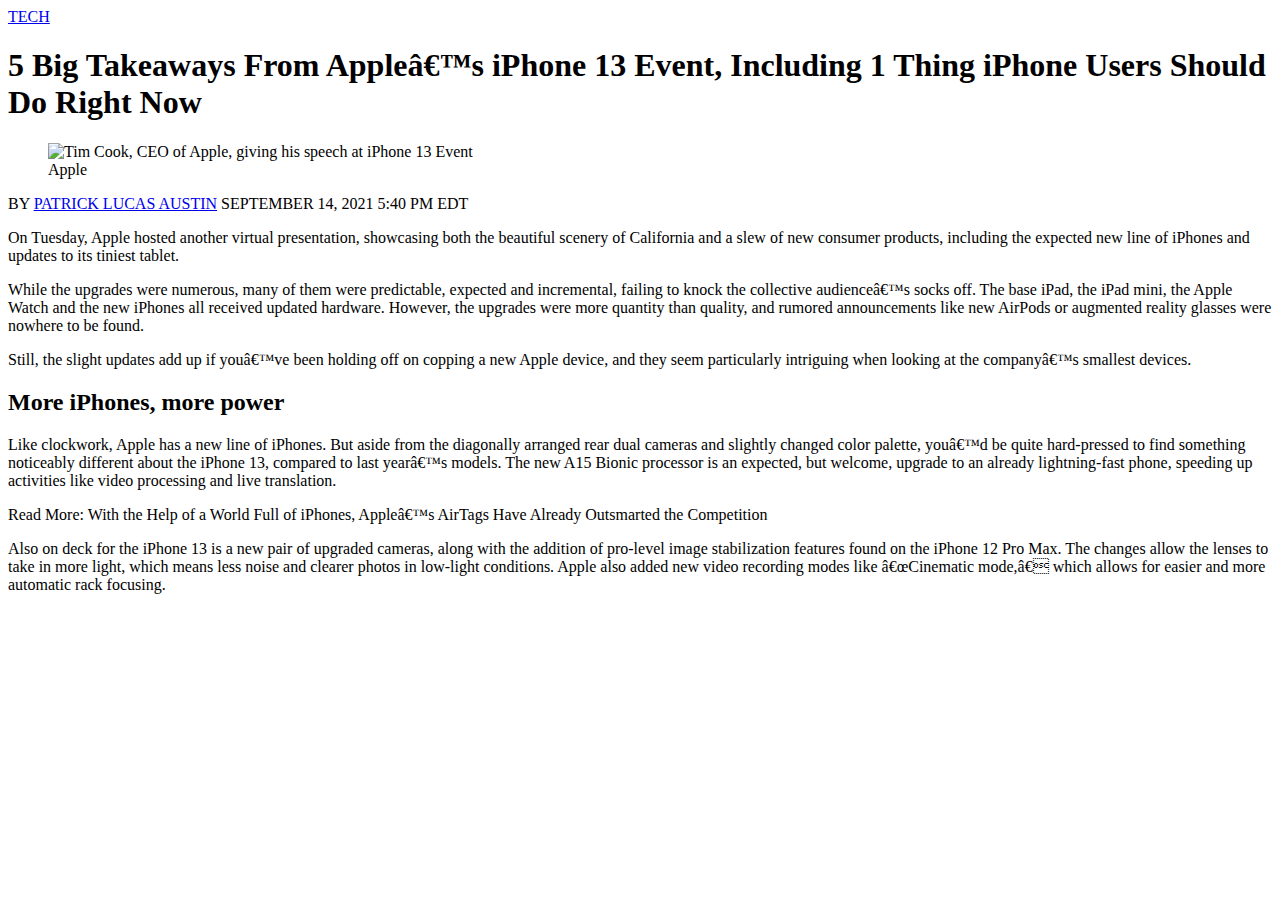
==== apple-event.html @ 240c0c9a "2nd Article ADDED" ====
<!DOCTYPE html>
<html>
    <head>
        <meta charset="UTF=8">
        <meta http-equiv="X-UA-Compatible" content="IE Edge">
        <meta name="viewport" content="width=device-width, initial scale=1.0">
        <title>
            Apple's iPhone 13 Event: What to know - JAM Travel
        </title>
    </head>
    <body>
        <header>
            <a href="https://time.com/section/tech/">TECH</a> <a href="https://time.com/tag/apple/"></a>
            <h1>
                5 Big Takeaways From Apple’s iPhone 13 Event, Including 1 Thing iPhone Users Should Do Right Now
            </h1>
            <figure>
                <img src="apple-event-images/image1.jpg" alt="Tim Cook, CEO of Apple, giving his speech at iPhone 13
                Event">
                <figcaption>Apple</figcaption> 
            </figure>
            <p>
                <span>
                    BY <a href="https://time.com/author/patrick-lucas-austin/">PATRICK LUCAS AUSTIN</a> 
                    SEPTEMBER 14, 2021 5:40 PM EDT
                </span>
            </p>
        </header>
        <article>
            <p>
                On Tuesday, Apple hosted another virtual presentation, showcasing both the beautiful scenery of 
                California and a slew of new consumer products, including the expected new line of iPhones and updates 
                to its tiniest tablet.
            </p>
            <p>
                While the upgrades were numerous, many of them were predictable, expected and incremental, failing to 
                knock the collective audience’s socks off. The base iPad, the iPad mini, the Apple Watch and the new 
                iPhones all received updated hardware. However, the upgrades were more quantity than quality, and 
                rumored announcements like new AirPods or augmented reality glasses were nowhere to be found.
            </p>
            <p>
                Still, the slight updates add up if you’ve been holding off on copping a new Apple device, and they 
                seem particularly intriguing when looking at the company’s smallest devices.
            </p>
            <section>
                <h2>
                    More iPhones, more power
                </h2>
                <p>
                    Like clockwork, Apple has a new line of iPhones. But aside from the diagonally arranged rear dual 
                    cameras and slightly changed color palette, you’d be quite hard-pressed to find something 
                    noticeably different about the iPhone 13, compared to last year’s models. The new A15 Bionic 
                    processor is an expected, but welcome, upgrade to an already lightning-fast phone, speeding up 
                    activities like video processing and live translation.
                </p>
                <p>
                     <span>
                         Read More: <a href="https://time.com/6071477/apple-airtags-review/"></a> With the Help of a 
                         World Full of iPhones, Apple’s AirTags Have Already Outsmarted the Competition
                    </span>
                </p>
                <p>
                    Also on deck for the iPhone 13 is a new pair of upgraded cameras, along with the addition of 
                    pro-level image stabilization features found on the iPhone 12 Pro Max. The changes allow the lenses 
                    to take in more light, which means less noise and clearer photos in low-light conditions. Apple 
                    also added new video recording modes like “Cinematic mode,” which allows for easier and more 
                    automatic rack focusing.
                </p>
            </section>
        </article>
    </body>
</html>
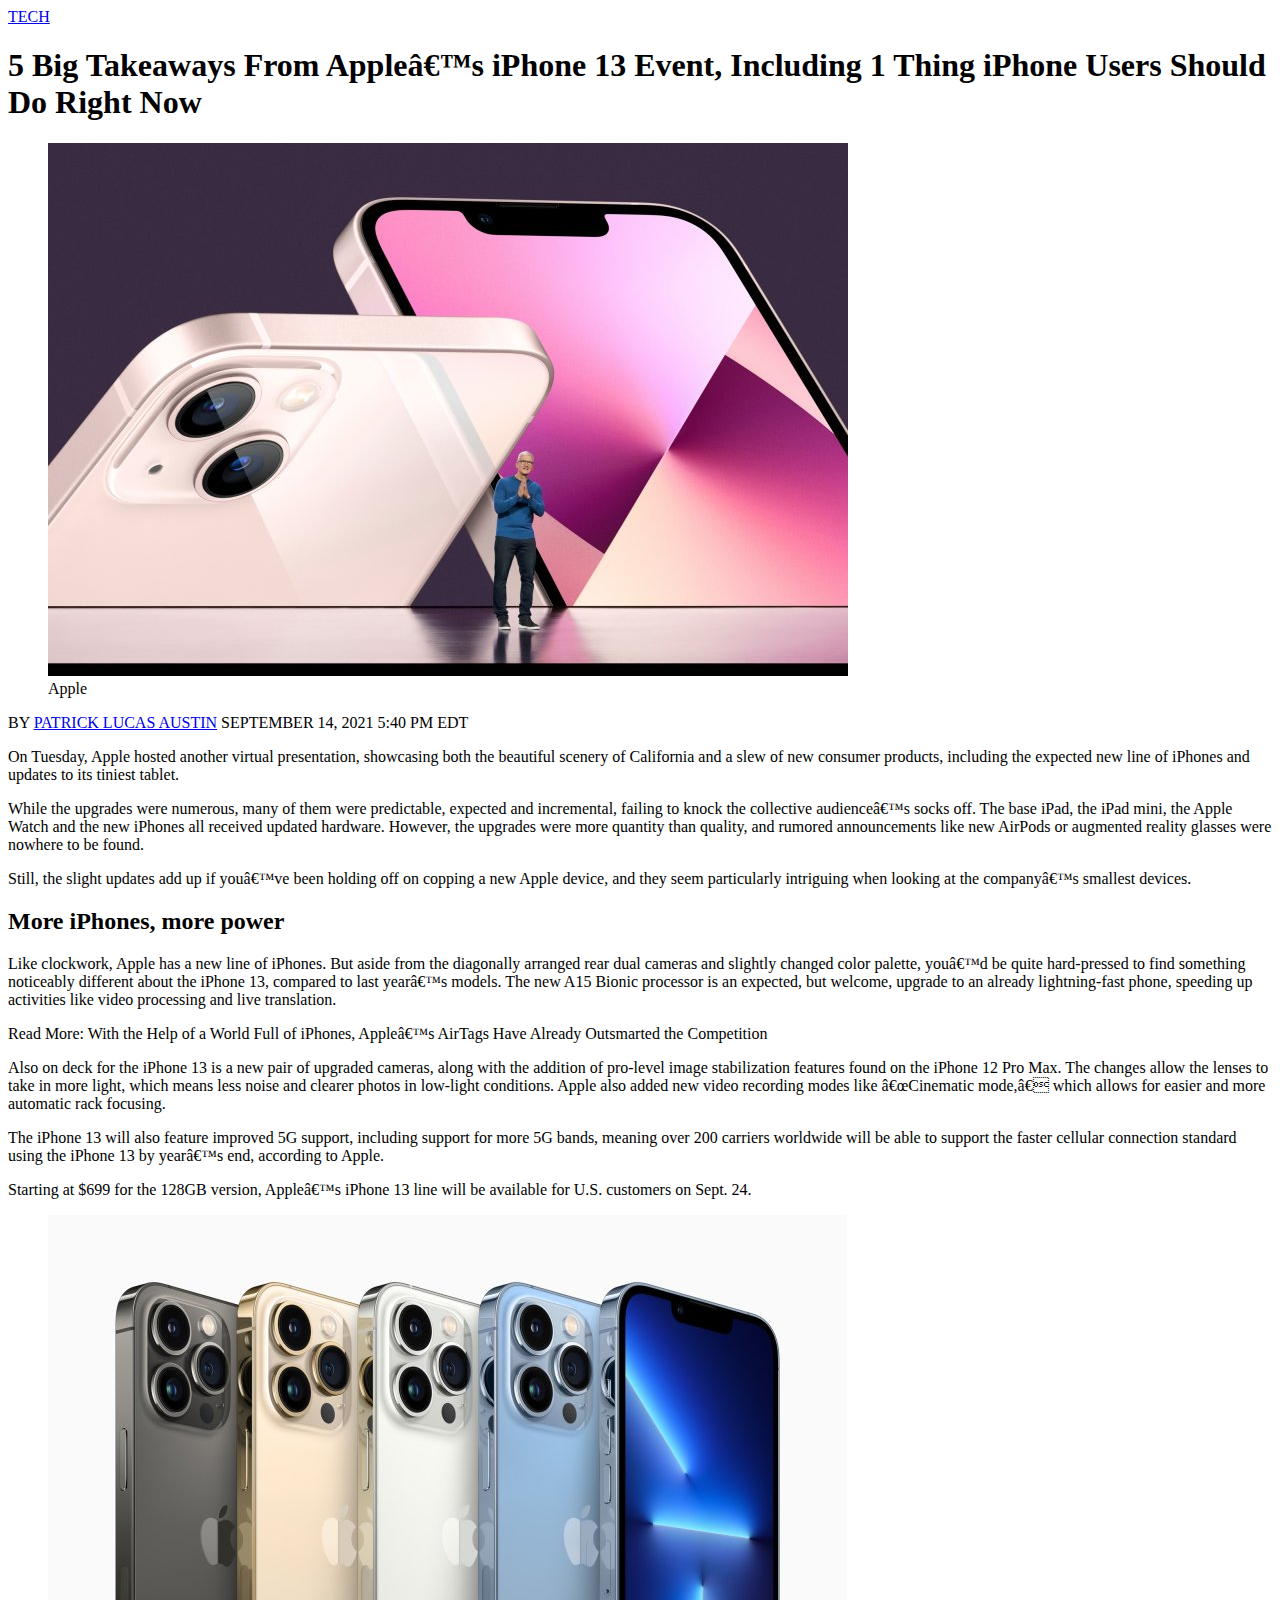
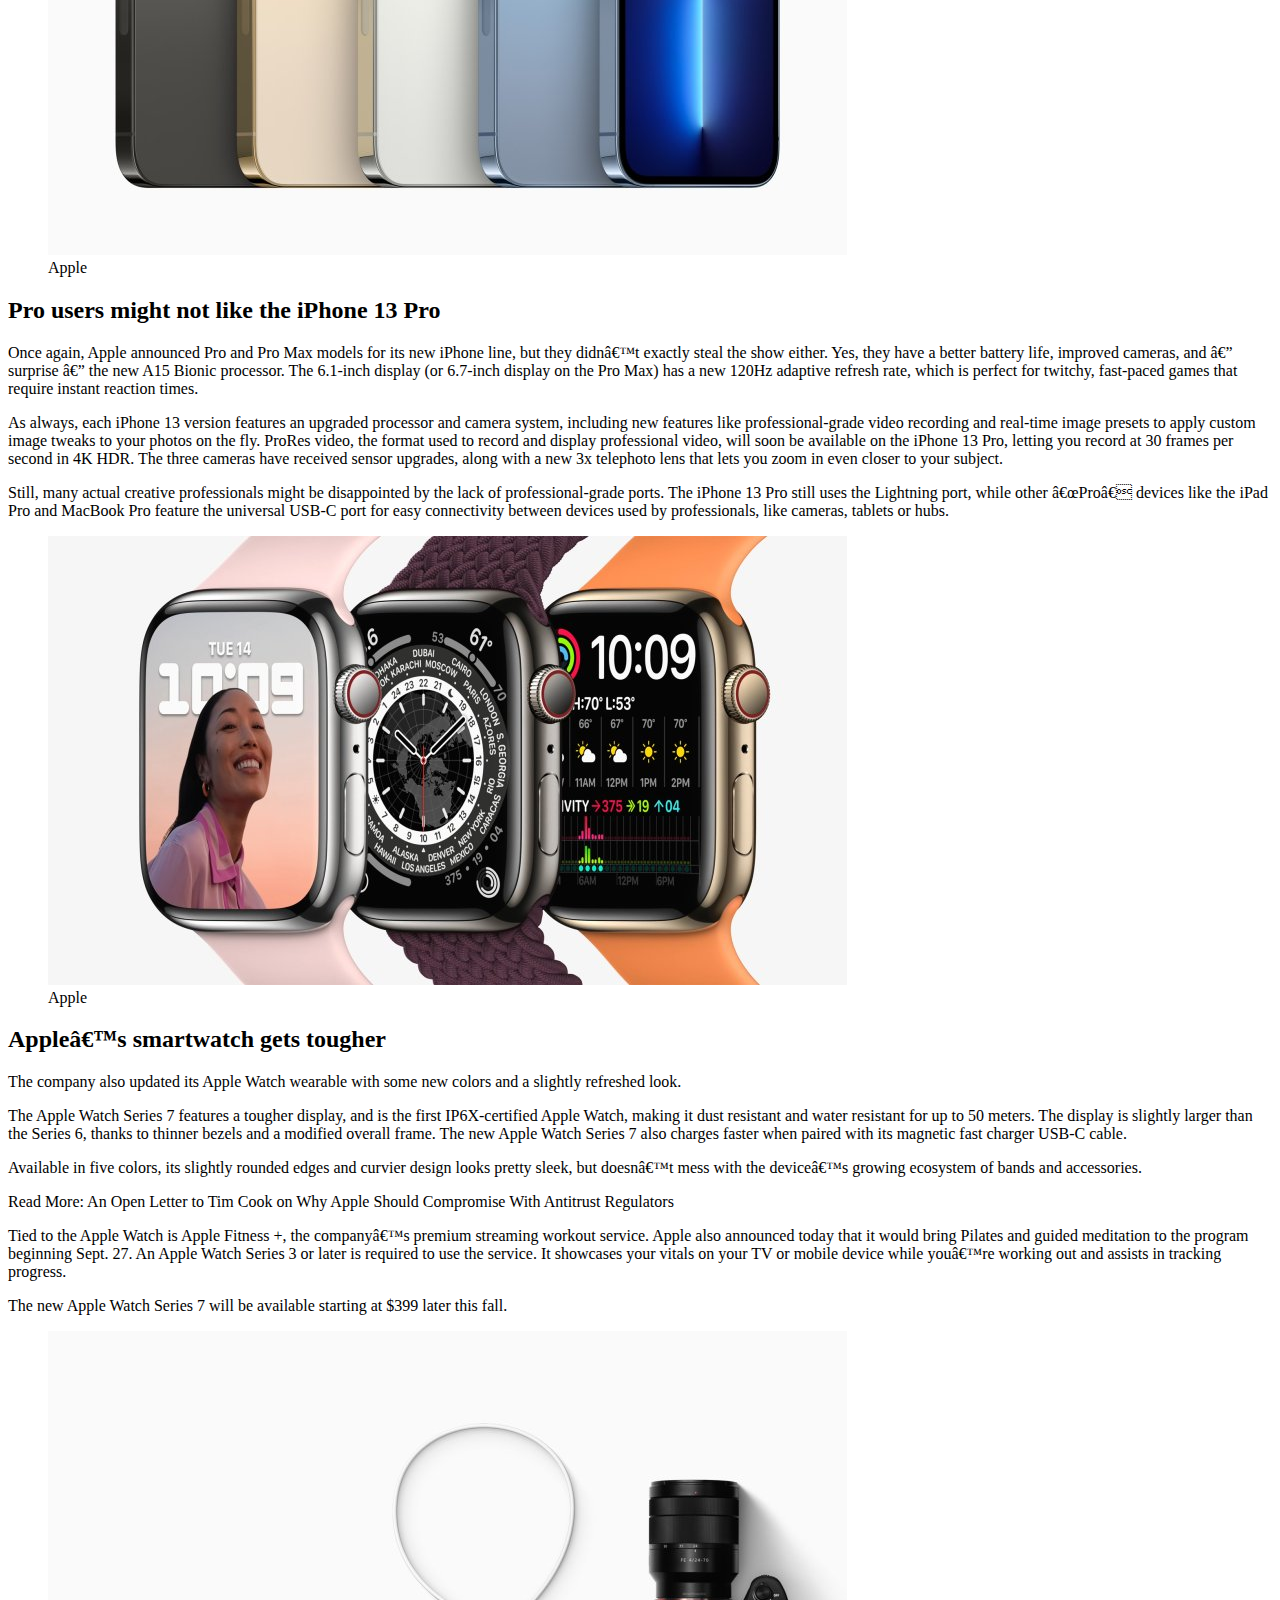
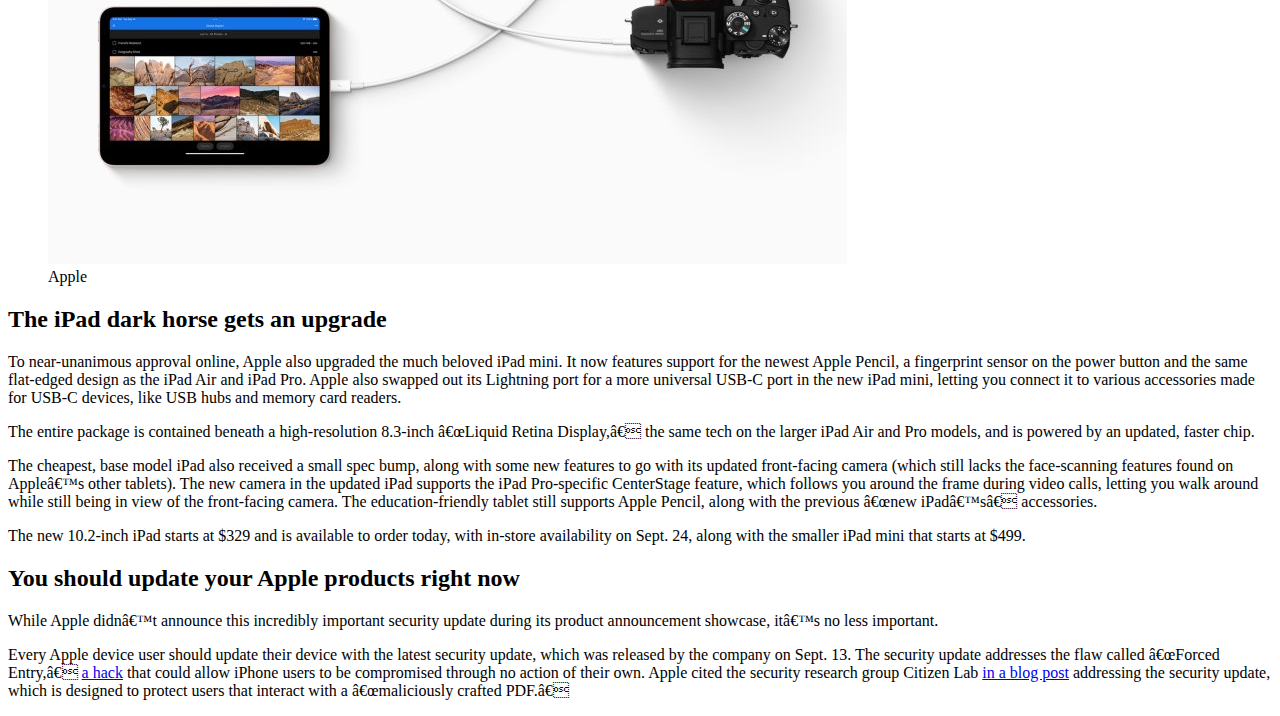
==== commit c1321f45: "Apple-event.html UPDATE" ====
--- a/apple-event.html
+++ b/apple-event.html
@@ -66,6 +66,133 @@
                     also added new video recording modes like “Cinematic mode,” which allows for easier and more 
                     automatic rack focusing.
                 </p>
+                <p>
+                    The iPhone 13 will also feature improved 5G support, including support for more 5G bands, meaning 
+                    over 200 carriers worldwide will be able to support the faster cellular connection standard using 
+                    the iPhone 13 by year’s end, according to Apple.
+                </p>
+                <p>
+                    Starting at $699 for the 128GB version, Apple’s iPhone 13 line will be available for U.S. customers 
+                    on Sept. 24.
+                </p>
+            </section>
+            <section>
+                <figure>
+                    <img src="apple-event-images/image2.jpg" alt="New iPhone 13 Pro Max">
+                    <figcaption>Apple</figcaption>
+                </figure>
+                <h2>
+                    Pro users might not like the iPhone 13 Pro
+                </h2>
+                <p>
+                    Once again, Apple announced Pro and Pro Max models for its new iPhone line, but they didn’t exactly 
+                    steal the show either. Yes, they have a better battery life, improved cameras, and — surprise — the 
+                    new A15 Bionic processor. The 6.1-inch display (or 6.7-inch display on the Pro Max) has a new 120Hz 
+                    adaptive refresh rate, which is perfect for twitchy, fast-paced games that require instant reaction 
+                    times.
+                </p>
+                <p>
+                    As always, each iPhone 13 version features an upgraded processor and camera system, including new 
+                    features like professional-grade video recording and real-time image presets to apply custom image 
+                    tweaks to your photos on the fly. ProRes video, the format used to record and display professional 
+                    video, will soon be available on the iPhone 13 Pro, letting you record at 30 frames per second in 
+                    4K HDR. The three cameras have received sensor upgrades, along with a new 3x telephoto lens that 
+                    lets you zoom in even closer to your subject.
+                </p>
+                <p>
+                    Still, many actual creative professionals might be disappointed by the lack of professional-grade 
+                    ports. The iPhone 13 Pro still uses the Lightning port, while other “Pro” devices like the iPad Pro 
+                    and MacBook Pro feature the universal USB-C port for easy connectivity between devices used by 
+                    professionals, like cameras, tablets or hubs.
+                </p>
+            </section>
+            <section>
+                <figure>
+                    <img src="apple-event-images/image3.jpg" alt="Apple Watch Series 7">
+                    <figcaption>Apple</figcaption>
+                </figure>
+                <h2>
+                    Apple’s smartwatch gets tougher
+                </h2>
+                <p>
+                    The company also updated its Apple Watch wearable with some new colors and a slightly refreshed 
+                    look.
+                </p>
+                <p>
+                    The Apple Watch Series 7 features a tougher display, and is the first IP6X-certified Apple Watch, 
+                    making it dust resistant and water resistant for up to 50 meters. The display is slightly larger 
+                    than the Series 6, thanks to thinner bezels and a modified overall frame. The new Apple Watch 
+                    Series 7 also charges faster when paired with its magnetic fast charger USB-C cable.
+                </p>
+                <p>
+                    Available in five colors, its slightly rounded edges and curvier design looks pretty sleek, but 
+                    doesn’t mess with the device’s growing ecosystem of bands and accessories.
+                </p>
+                <p>
+                    <span>
+                        Read More: <a href="https://time.com/6095966/open-letter-tim-cook-apple-antitrust/"></a> An 
+                        Open Letter to Tim Cook on Why Apple Should Compromise With Antitrust Regulators
+                    </span>
+                </p>
+                <p>
+                    Tied to the Apple Watch is Apple Fitness +, the company’s premium streaming workout service. Apple 
+                    also announced today that it would bring Pilates and guided meditation to the program beginning 
+                    Sept. 27. An Apple Watch Series 3 or later is required to use the service. It showcases your vitals 
+                    on your TV or mobile device while you’re working out and assists in tracking progress.
+                </p>
+                <p>
+                    The new Apple Watch Series 7 will be available starting at $399 later this fall.
+                </p>
+            </section>
+            <section>
+                <figure>
+                    <img src="apple-event-images/image4.jpg" alt="New iPad mini">
+                    <figcaption>Apple</figcaption>
+                </figure>
+                <h2>
+                    The iPad dark horse gets an upgrade
+                </h2>
+                <p>
+                    To near-unanimous approval online, Apple also upgraded the much beloved iPad mini. It now features 
+                    support for the newest Apple Pencil, a fingerprint sensor on the power button and the same 
+                    flat-edged design as the iPad Air and iPad Pro. Apple also swapped out its Lightning port for a 
+                    more universal USB-C port in the new iPad mini, letting you connect it to various accessories made 
+                    for USB-C devices, like USB hubs and memory card readers.
+                </p>
+                <p>
+                    The entire package is contained beneath a high-resolution 8.3-inch “Liquid Retina Display,” the 
+                    same tech on the larger iPad Air and Pro models, and is powered by an updated, faster chip.
+                </p>
+                <p>
+                    The cheapest, base model iPad also received a small spec bump, along with some new features to go 
+                    with its updated front-facing camera (which still lacks the face-scanning features found on Apple’s 
+                    other tablets). The new camera in the updated iPad supports the iPad Pro-specific CenterStage 
+                    feature, which follows you around the frame during video calls, letting you walk around while still 
+                    being in view of the front-facing camera. The education-friendly tablet still supports Apple 
+                    Pencil, along with the previous “new iPad’s” accessories.
+                </p>
+                <p>
+                    The new 10.2-inch iPad starts at $329 and is available to order today, with in-store availability 
+                    on Sept. 24, along with the smaller iPad mini that starts at $499.
+                </p>
+            </section>
+            <section>
+                <h2>
+                    You should update your Apple products right now
+                </h2>
+                <p>
+                    While Apple didn’t announce this incredibly important security update during its product 
+                    announcement showcase, it’s no less important.
+                </p>
+                <p>
+                    Every Apple device user should update their device with the latest security update, which was 
+                    released by the company on Sept. 13. The security update addresses the flaw called “Forced Entry,”
+                    <a href="https://time.com/6097533/apple-emergency-security-patch/">a hack</a> that could allow 
+                    iPhone users to be compromised through no action of their own. Apple cited the security research 
+                    group Citizen Lab 
+                    <a href="https://support.apple.com/en-us/HT212807" target="blank">in a blog post</a> addressing the 
+                    security update, which is designed to protect users that interact with a “maliciously crafted PDF.”
+                </p>
             </section>
         </article>
     </body>
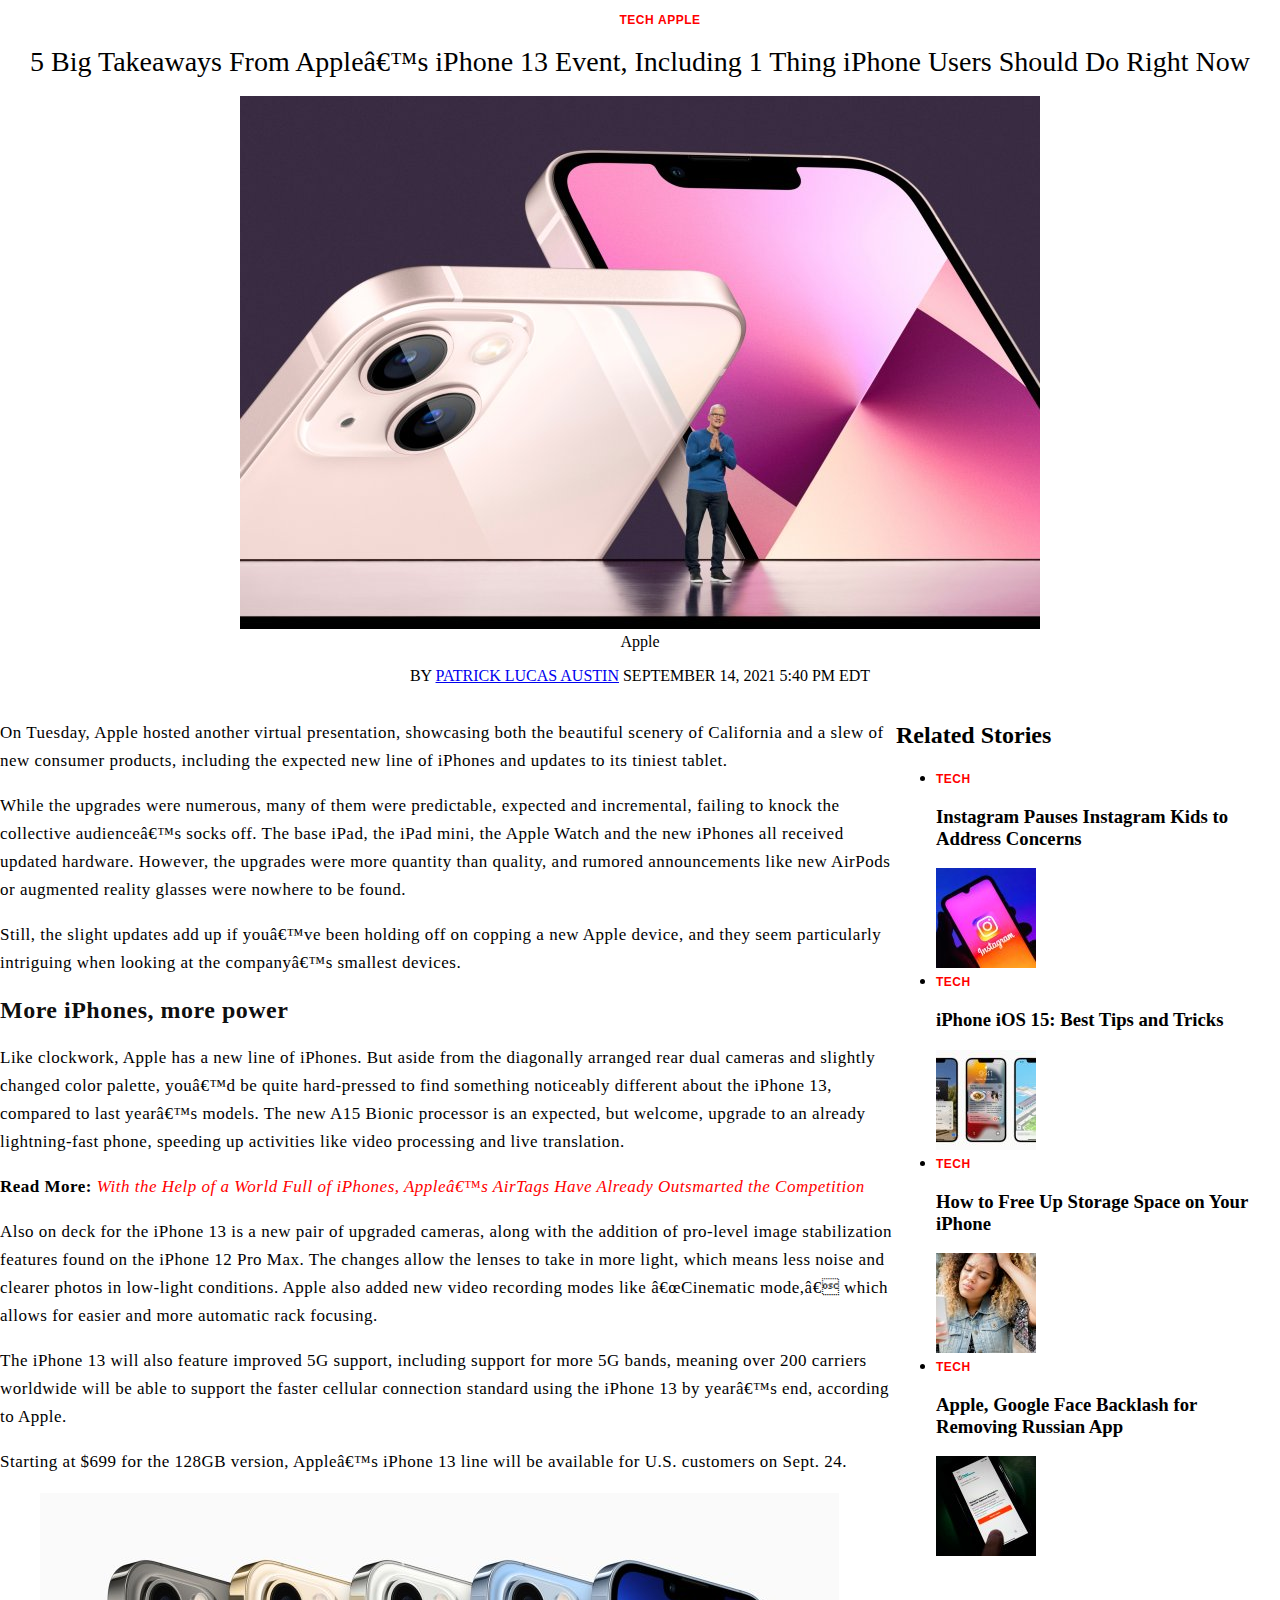
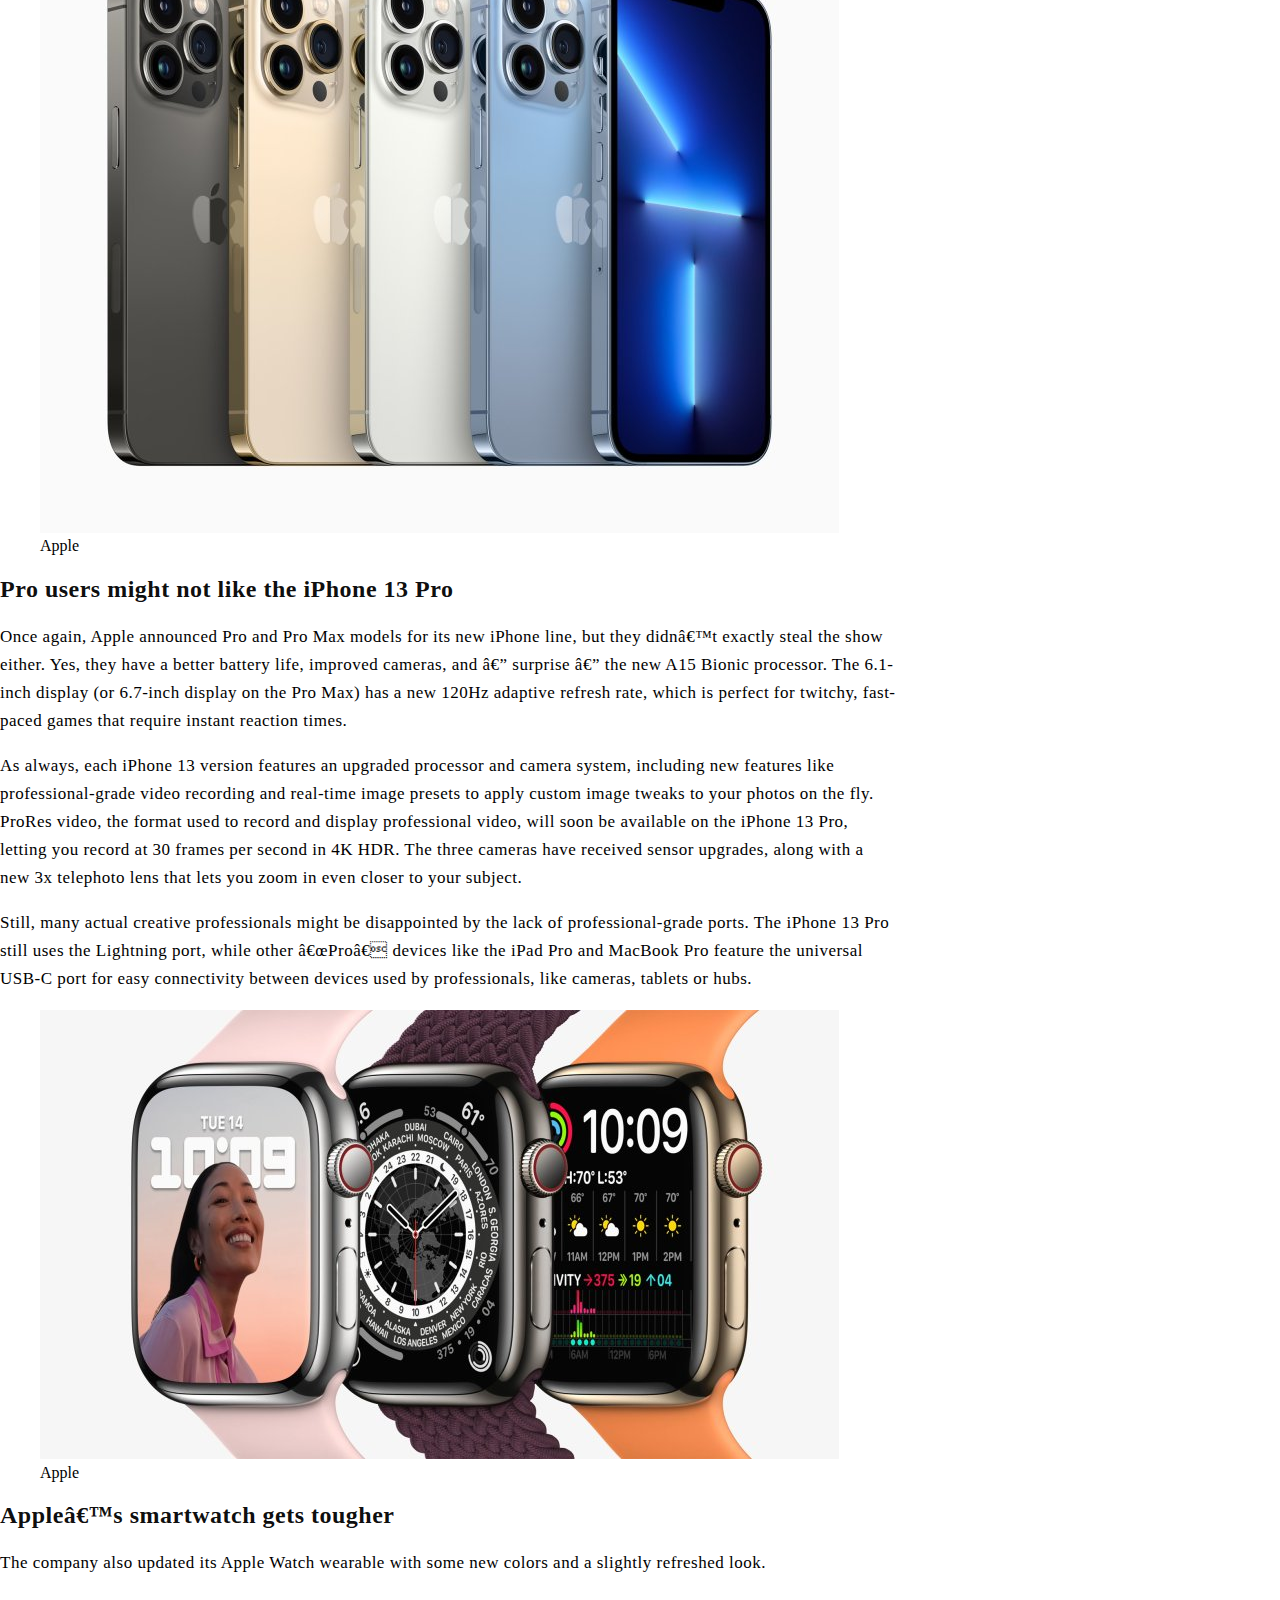
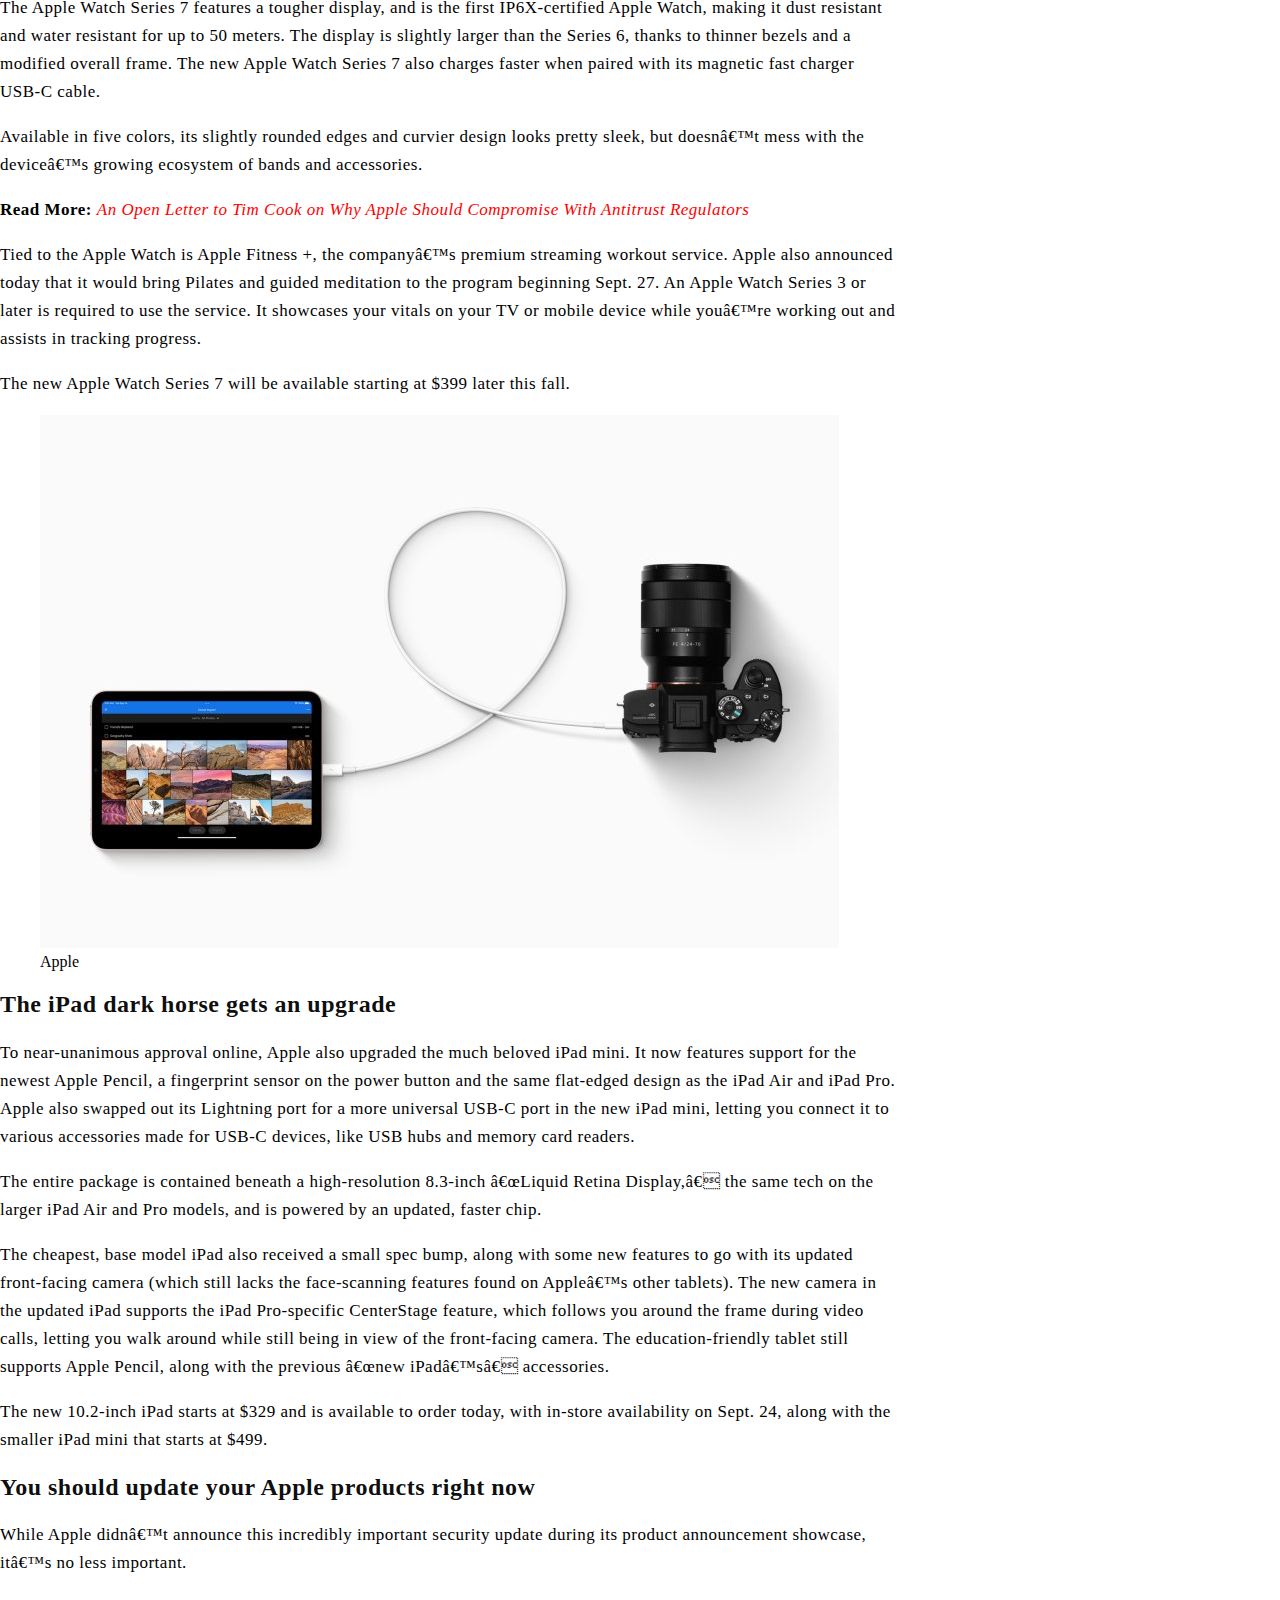
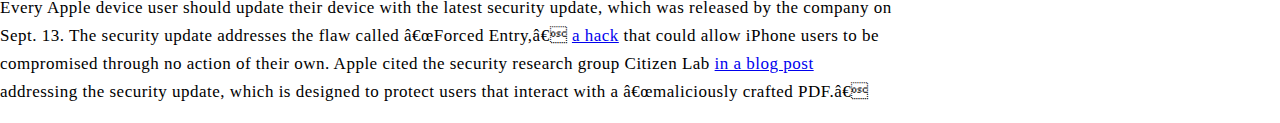
==== commit a1d09c67: "Changes in HTML: Related Stories section added, new IDs and Classes identified" ====
--- a/apple-event.html
+++ b/apple-event.html
@@ -7,14 +7,19 @@
         <title>
             Apple's iPhone 13 Event: What to know - JAM Travel
         </title>
+        <link rel="stylesheet" href="Normalize.css">
+        <link rel="stylesheet" href="JAM-Style.css">
     </head>
     <body>
         <header>
-            <a href="https://time.com/section/tech/">TECH</a> <a href="https://time.com/tag/apple/"></a>
+            <ul id="Intro-Tags">
+                <li id="Tech-tag"><a href="https://time.com/section/tech/">Tech</a></li>
+                <li id="Apple-tag"><a href="https://time.com/tag/apple/">Apple</a></li>
+            </ul>
             <h1>
                 5 Big Takeaways From Apple’s iPhone 13 Event, Including 1 Thing iPhone Users Should Do Right Now
             </h1>
-            <figure>
+            <figure id="First-Fig">
                 <img src="apple-event-images/image1.jpg" alt="Tim Cook, CEO of Apple, giving his speech at iPhone 13
                 Event">
                 <figcaption>Apple</figcaption> 
@@ -28,7 +33,7 @@
         </header>
         <article>
             <p>
-                On Tuesday, Apple hosted another virtual presentation, showcasing both the beautiful scenery of 
+                <span class="First-Character">O</span>n Tuesday, Apple hosted another virtual presentation, showcasing both the beautiful scenery of 
                 California and a slew of new consumer products, including the expected new line of iPhones and updates 
                 to its tiniest tablet.
             </p>
@@ -43,7 +48,7 @@
                 seem particularly intriguing when looking at the company’s smallest devices.
             </p>
             <section>
-                <h2>
+                <h2 class="section-header">
                     More iPhones, more power
                 </h2>
                 <p>
@@ -54,9 +59,9 @@
                     activities like video processing and live translation.
                 </p>
                 <p>
-                     <span>
-                         Read More: <a href="https://time.com/6071477/apple-airtags-review/"></a> With the Help of a 
-                         World Full of iPhones, Apple’s AirTags Have Already Outsmarted the Competition
+                     <span class="other-article">
+                         Read More: <a href="https://time.com/6071477/apple-airtags-review/">With the Help of a 
+                            World Full of iPhones, Apple’s AirTags Have Already Outsmarted the Competition</a> 
                     </span>
                 </p>
                 <p>
@@ -81,7 +86,7 @@
                     <img src="apple-event-images/image2.jpg" alt="New iPhone 13 Pro Max">
                     <figcaption>Apple</figcaption>
                 </figure>
-                <h2>
+                <h2 class="section-header">
                     Pro users might not like the iPhone 13 Pro
                 </h2>
                 <p>
@@ -111,7 +116,7 @@
                     <img src="apple-event-images/image3.jpg" alt="Apple Watch Series 7">
                     <figcaption>Apple</figcaption>
                 </figure>
-                <h2>
+                <h2 class="section-header">
                     Apple’s smartwatch gets tougher
                 </h2>
                 <p>
@@ -129,9 +134,9 @@
                     doesn’t mess with the device’s growing ecosystem of bands and accessories.
                 </p>
                 <p>
-                    <span>
-                        Read More: <a href="https://time.com/6095966/open-letter-tim-cook-apple-antitrust/"></a> An 
-                        Open Letter to Tim Cook on Why Apple Should Compromise With Antitrust Regulators
+                    <span class="other-article">
+                        Read More: <a href="https://time.com/6095966/open-letter-tim-cook-apple-antitrust/"> An 
+                            Open Letter to Tim Cook on Why Apple Should Compromise With Antitrust Regulators</a>
                     </span>
                 </p>
                 <p>
@@ -149,7 +154,7 @@
                     <img src="apple-event-images/image4.jpg" alt="New iPad mini">
                     <figcaption>Apple</figcaption>
                 </figure>
-                <h2>
+                <h2 class="section-header">
                     The iPad dark horse gets an upgrade
                 </h2>
                 <p>
@@ -177,7 +182,7 @@
                 </p>
             </section>
             <section>
-                <h2>
+                <h2 class="section-header">
                     You should update your Apple products right now
                 </h2>
                 <p>
@@ -195,5 +200,40 @@
                 </p>
             </section>
         </article>
+        <aside>
+            <h2 class="RS-H">
+                Related Stories
+            </h2>
+            <ul>
+                <li>
+                    <span class="RS-Tags"><a href="https://time.com/section/tech/">Tech</a></span>
+                    <h3 class="RS-Header">
+                        Instagram Pauses Instagram Kids to Address Concerns
+                    </h3>
+                    <img src="apple-event-images/RS1.jpg" alt="Instagram Pauses Instagram Kids to Address Concerns">
+                </li>
+                <li>
+                    <span class="RS-Tags"><a href="https://time.com/section/tech/">Tech</a></span>
+                    <h3 class="RS-Header">
+                        iPhone iOS 15: Best Tips and Tricks
+                    </h3>
+                    <img src="apple-event-images/RS2.jpg" alt="iPhone iOS 15: Best Tips and Tricks">
+                </li>
+                <li>
+                    <span class="RS-Tags"><a href="https://time.com/section/tech/">Tech</a></span>
+                    <h3 class="RS-Header">
+                        How to Free Up Storage Space on Your iPhone
+                    </h3>
+                    <img src="apple-event-images/RS3.jpg" alt="How to Free Up Storage Space on Your iPhone">
+                </li>
+                <li>
+                    <span class="RS-Tags"><a href="https://time.com/section/tech/">Tech</a></span>
+                    <h3 class="RS-Header">
+                        Apple, Google Face Backlash for Removing Russian App
+                    </h3>
+                    <img src="apple-event-images/RS4.jpg" alt="Apple, Google Face Backlash for Removing Russian App">
+                </li>
+            </ul>
+        </aside>
     </body>
 </html>--- a/JAM-Style.css
+++ b/JAM-Style.css
@@ -0,0 +1,101 @@
+header{
+    text-align: center;
+}
+article {
+    width: 70%;
+    float: left;
+}
+
+aside {
+    width: 30%;
+    float:right
+}
+
+h1 {
+    font-family: Zilla Slab,Lora,georgia,times,serif;
+    font-weight: 500;
+    font-size: 28px;
+    line-height: 30px;
+}
+#Intro-Tags {
+    list-style: none;
+    list-style-type: disc;
+    font-family: Roboto Condensed,Arial Narrow,arial,sans-serif;
+    font-size: 12px;
+    line-height: 16px;
+    letter-spacing: .5px;
+    text-transform: uppercase;
+}
+#Intro-Tags a:link {
+    color: red;
+    text-decoration: none;
+    font-weight: 700;
+}
+#Intro-Tags a:hover{
+    color:red
+}
+#Intro-Tags a:visited{
+    color:red
+}
+#Intro-Tags li {
+    display: inline;
+}
+
+article p {
+    font-family: "PT Serif",georgia,times,serif;
+    margin-top: 28px;
+    margin-bottom: 28px;
+    line-height: 28px;
+    letter-spacing: .5px;
+    font-size: 17px;
+    display: block;
+    margin-block-start: 1em;
+    margin-block-end: 1em;
+    margin-inline-start: 0px;
+    margin-inline-end: 0px;
+    font-family: "PT Serif",georgia,times,serif;
+}
+
+.section-header {
+    font-family: Zilla Slab,Lora,georgia,times,serif;
+    font-size: 24px;
+    letter-spacing: .5px;
+    color: rgba(0,0,0,.95);
+    font-weight: 700;
+}
+
+.other-article {
+    font-weight: 700;
+    box-sizing: border-box;
+    font-size: 17px;
+}
+.other-article a:link {
+    color: red;
+    text-decoration: none;
+    font-style: italic;
+    font-weight: 500;
+}
+.other-article a:hover{
+    color:red
+}
+.other-article a:visited{
+    color:red
+}
+.RS-Tags {
+    font-family: Roboto Condensed,Arial Narrow,arial,sans-serif;
+    font-size: 12px;
+    line-height: 16px;
+    letter-spacing: .5px;
+    text-transform: uppercase;
+}
+.RS-Tags a:link {
+    color: red;
+    text-decoration: none;
+    font-weight: 700;
+}
+.RS-Tags a:hover{
+    color:red
+}
+.RS-Tags a:visited{
+    color:red
+}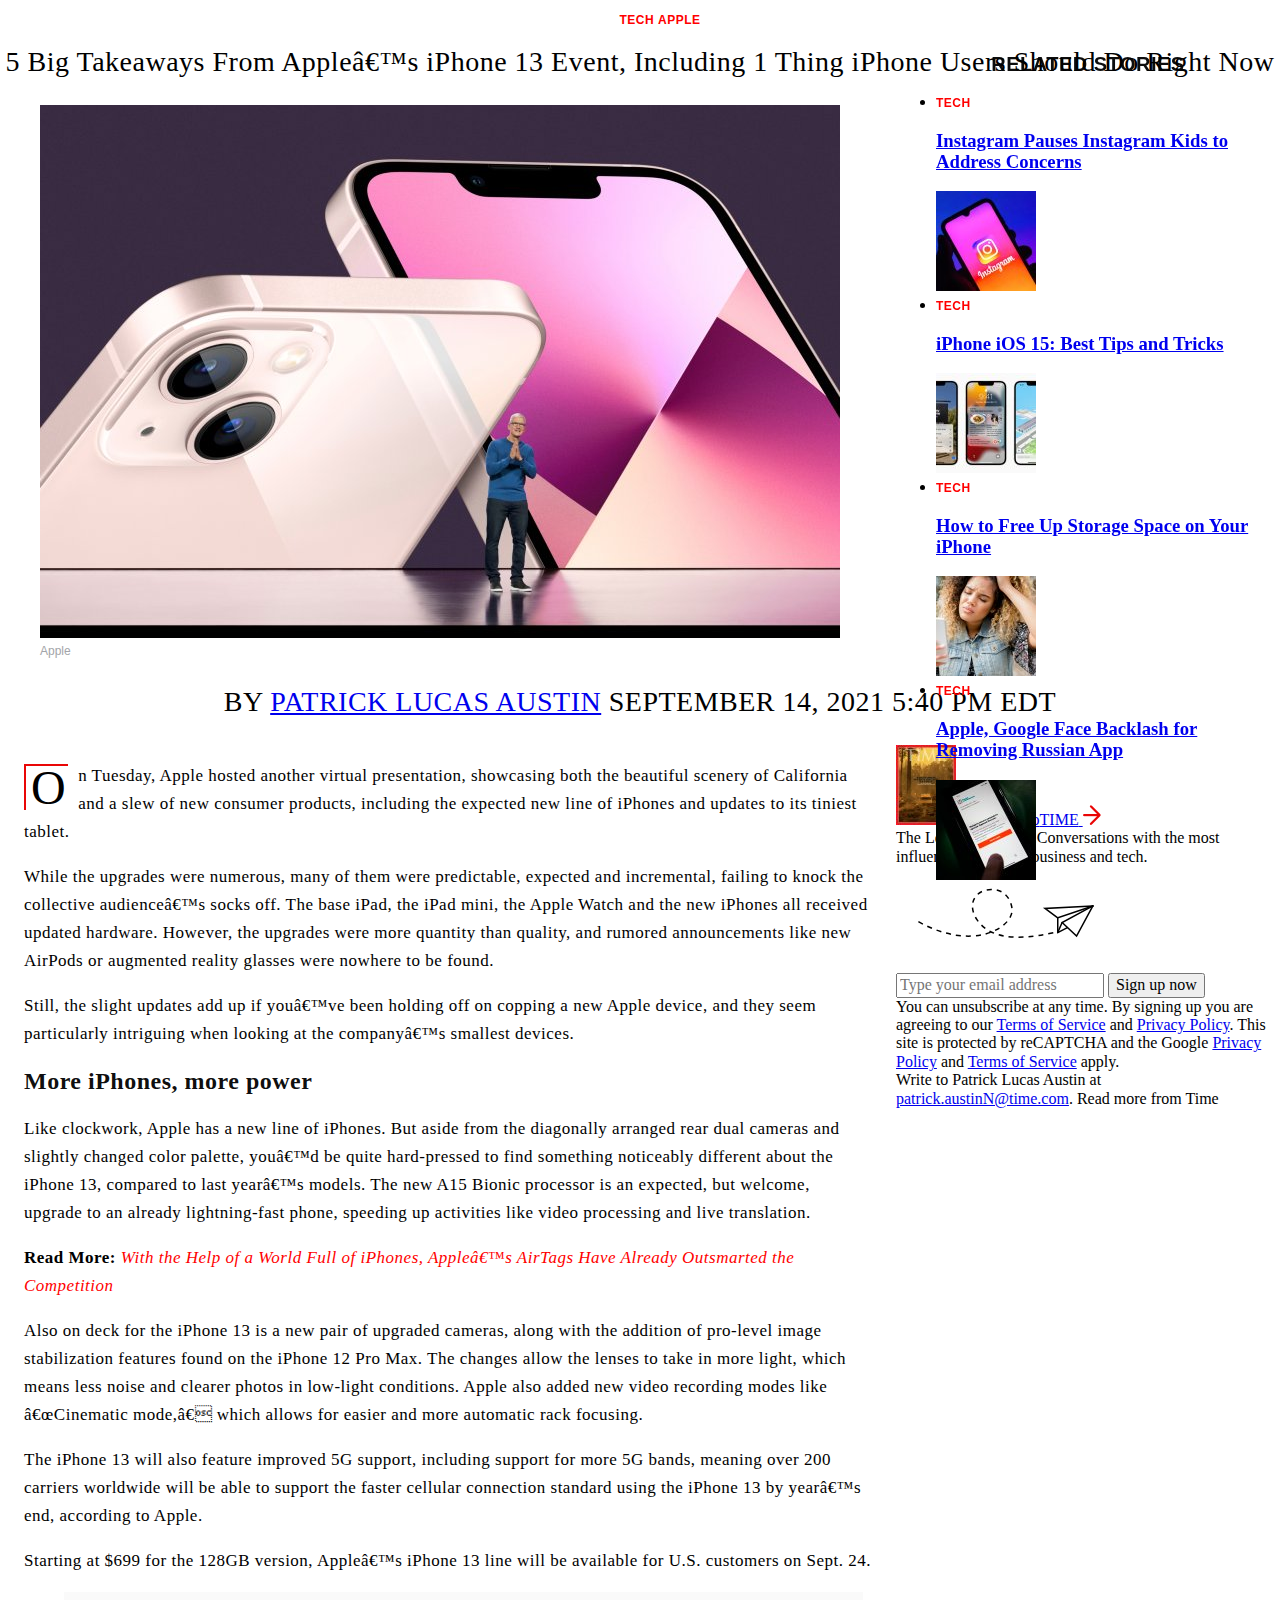
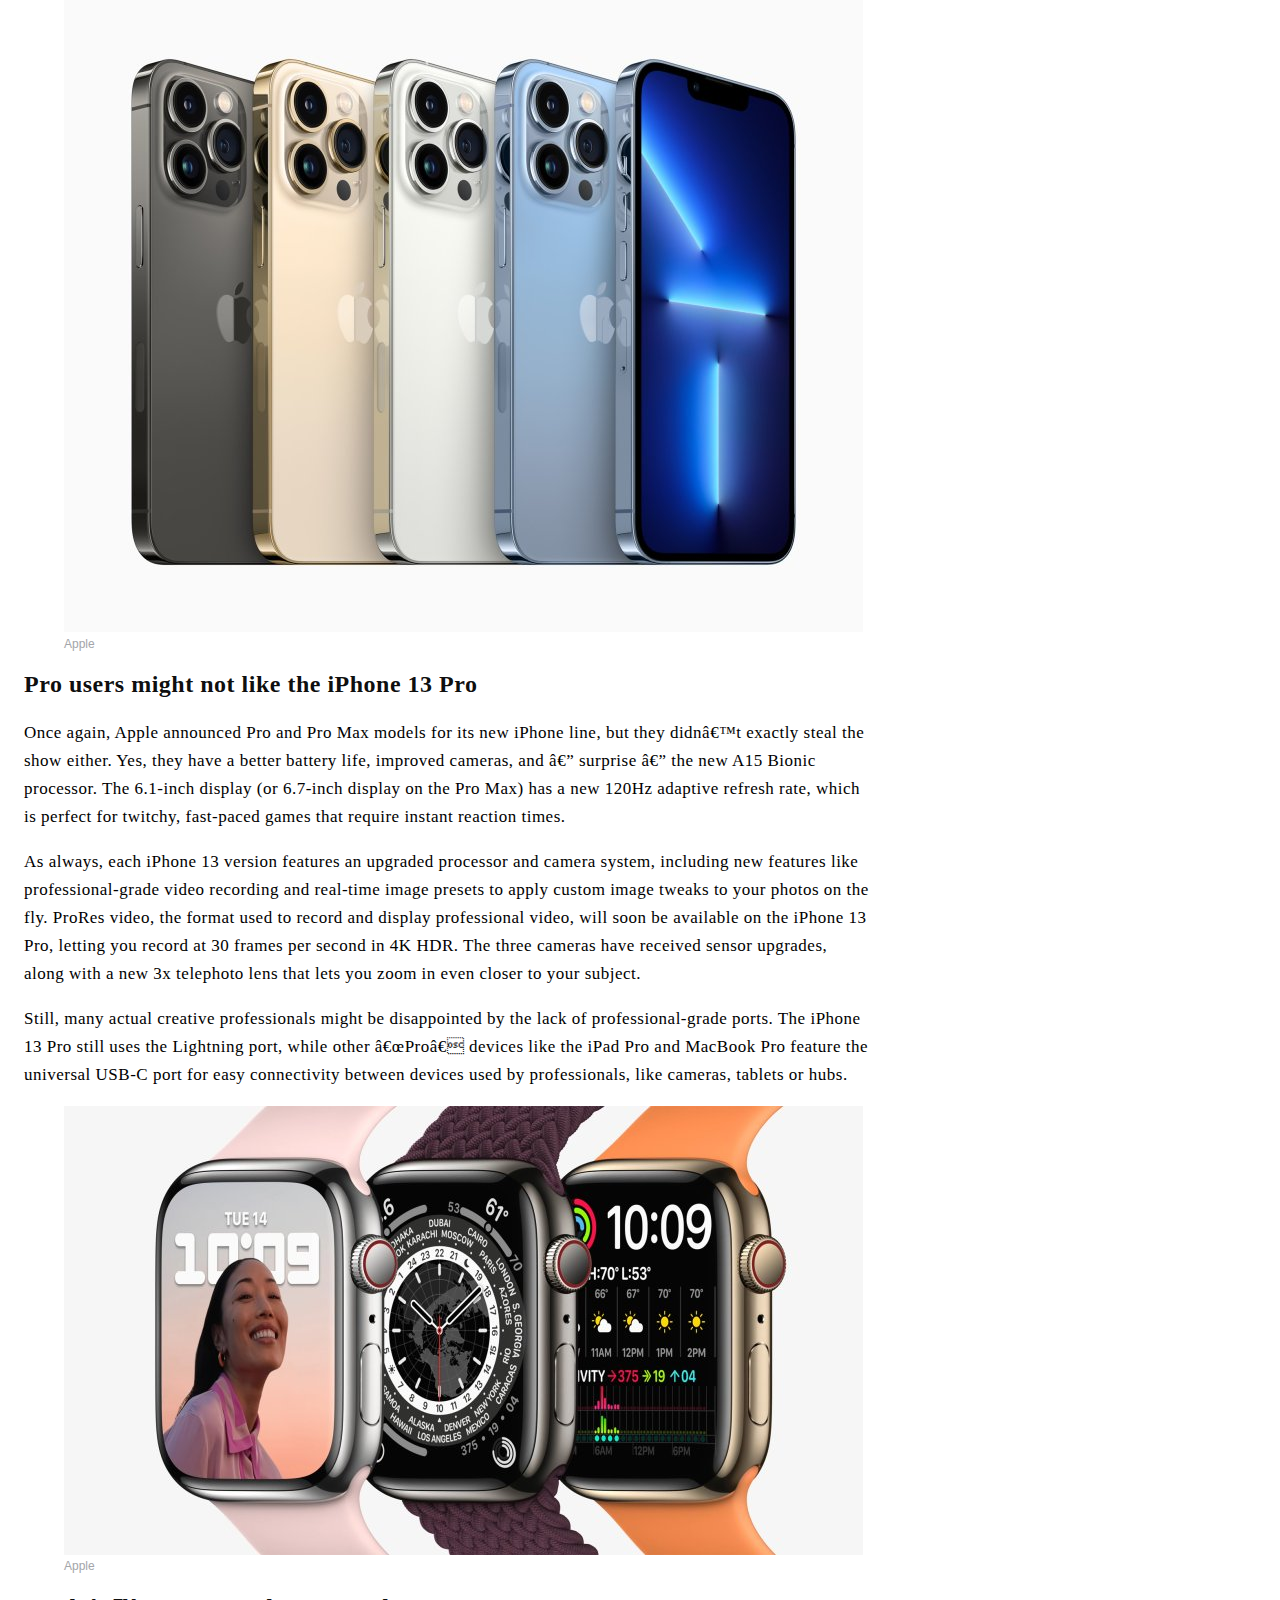
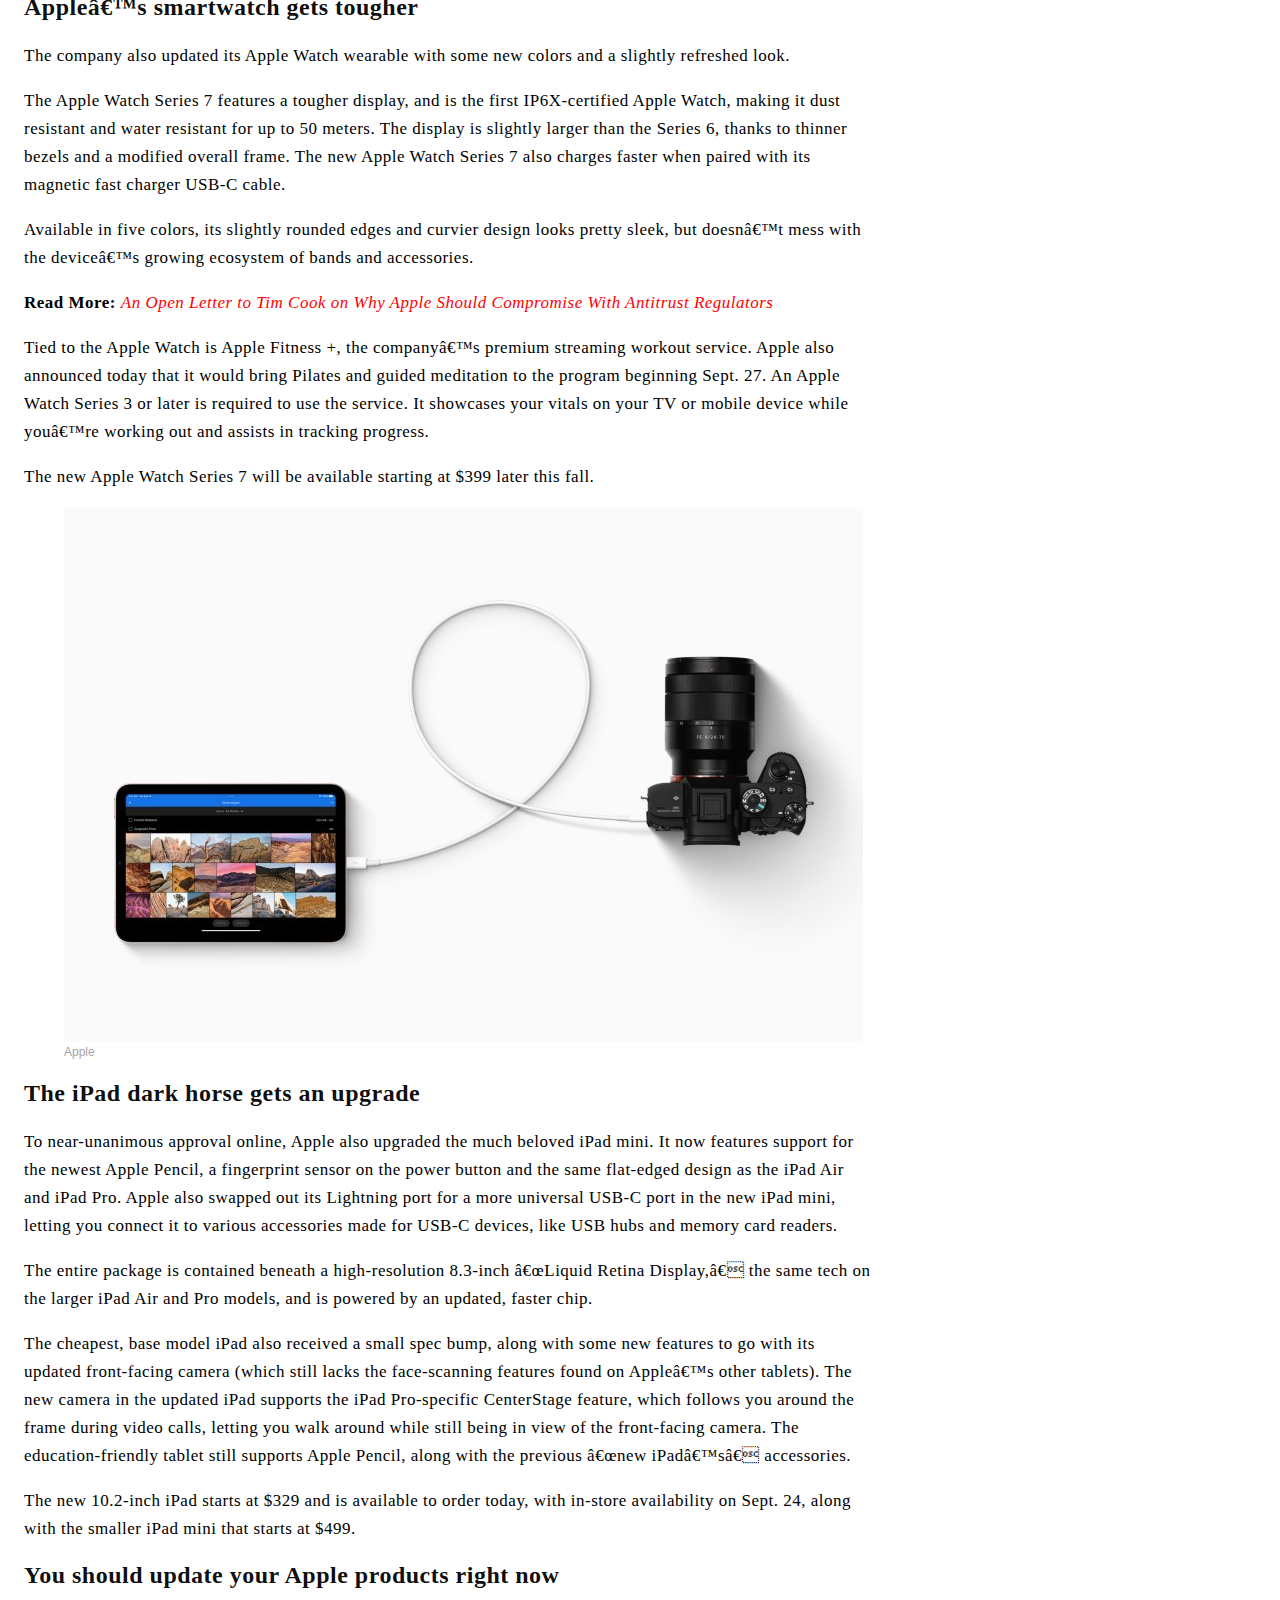
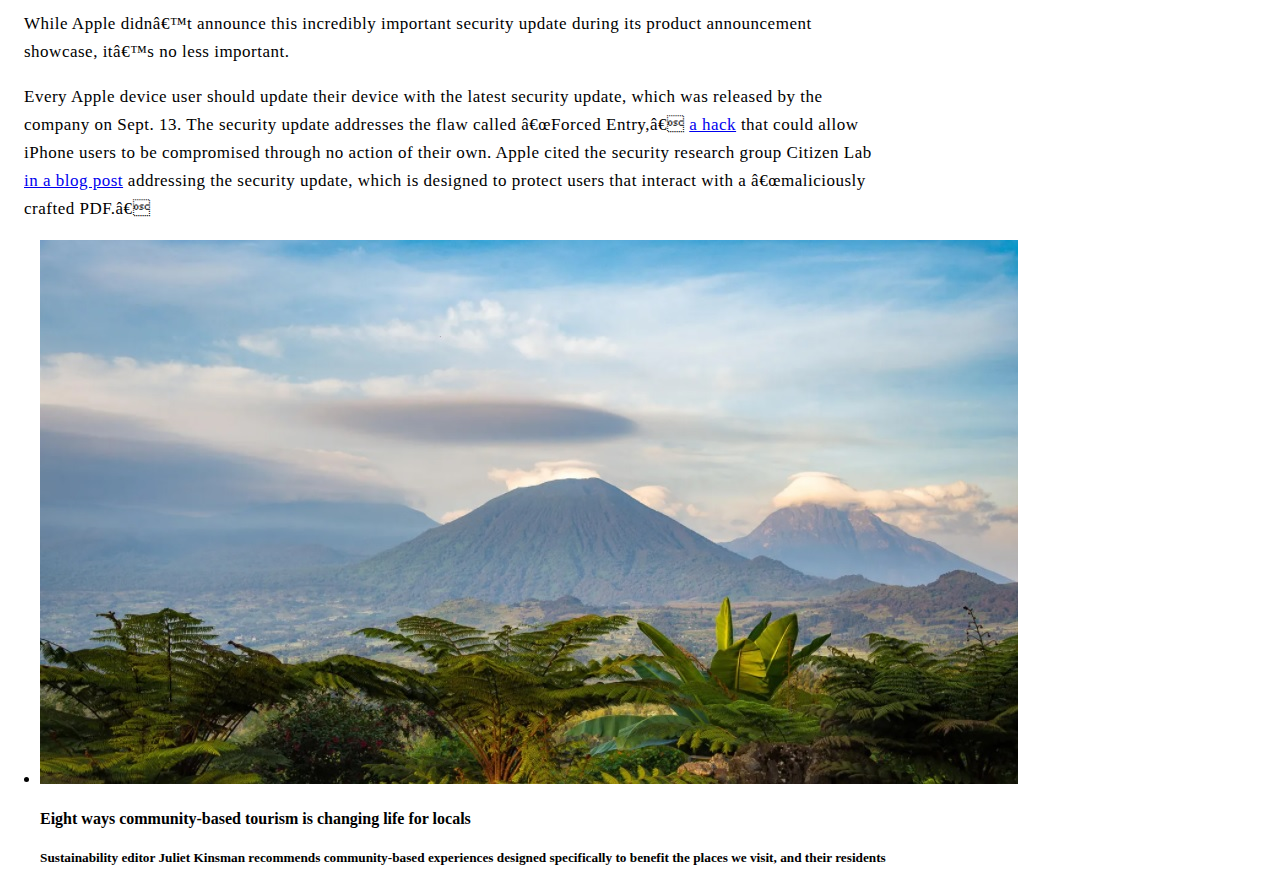
==== commit 8211c6b1: "Finished HTML Structure" ====
--- a/apple-event.html
+++ b/apple-event.html
@@ -12,20 +12,24 @@
     </head>
     <body>
         <header>
-            <ul id="Intro-Tags">
-                <li id="Tech-tag"><a href="https://time.com/section/tech/">Tech</a></li>
-                <li id="Apple-tag"><a href="https://time.com/tag/apple/">Apple</a></li>
-            </ul>
-            <h1>
-                5 Big Takeaways From Apple’s iPhone 13 Event, Including 1 Thing iPhone Users Should Do Right Now
-            </h1>
+            <div class="title-container">
+                <nav class="tagnavcontainer">
+                    <ul id="Intro-Tags">
+                        <li id="Tech-tag"><a href="https://time.com/section/tech/">Tech</a></li>
+                        <li id="Apple-tag"><a href="https://time.com/tag/apple/">Apple</a></li>
+                     </ul>
+                    </nav>
+                <h1>
+                    5 Big Takeaways From Apple’s iPhone 13 Event, Including 1 Thing iPhone Users Should Do Right Now
+                </h1>
+            </div>
             <figure id="First-Fig">
                 <img src="apple-event-images/image1.jpg" alt="Tim Cook, CEO of Apple, giving his speech at iPhone 13
                 Event">
                 <figcaption>Apple</figcaption> 
             </figure>
             <p>
-                <span>
+                <span class="Author-Date">
                     BY <a href="https://time.com/author/patrick-lucas-austin/">PATRICK LUCAS AUSTIN</a> 
                     SEPTEMBER 14, 2021 5:40 PM EDT
                 </span>
@@ -207,33 +211,78 @@
             <ul>
                 <li>
                     <span class="RS-Tags"><a href="https://time.com/section/tech/">Tech</a></span>
-                    <h3 class="RS-Header">
-                        Instagram Pauses Instagram Kids to Address Concerns
-                    </h3>
-                    <img src="apple-event-images/RS1.jpg" alt="Instagram Pauses Instagram Kids to Address Concerns">
-                </li>
-                <li>
-                    <span class="RS-Tags"><a href="https://time.com/section/tech/">Tech</a></span>
-                    <h3 class="RS-Header">
-                        iPhone iOS 15: Best Tips and Tricks
-                    </h3>
-                    <img src="apple-event-images/RS2.jpg" alt="iPhone iOS 15: Best Tips and Tricks">
-                </li>
-                <li>
-                    <span class="RS-Tags"><a href="https://time.com/section/tech/">Tech</a></span>
-                    <h3 class="RS-Header">
-                        How to Free Up Storage Space on Your iPhone
-                    </h3>
-                    <img src="apple-event-images/RS3.jpg" alt="How to Free Up Storage Space on Your iPhone">
-                </li>
-                <li>
-                    <span class="RS-Tags"><a href="https://time.com/section/tech/">Tech</a></span>
-                    <h3 class="RS-Header">
-                        Apple, Google Face Backlash for Removing Russian App
-                    </h3>
-                    <img src="apple-event-images/RS4.jpg" alt="Apple, Google Face Backlash for Removing Russian App">
+                    <a href="https://time.com/6101738/instagram-kids-paused-facebook/">
+                        <h3 class="RS-Header">
+                            Instagram Pauses Instagram Kids to Address Concerns
+                        </h3>
+                        <img src="apple-event-images/RS1.jpg" alt="Instagram Pauses Instagram Kids to Address Concerns">
+                    </a>
+                </li>
+                <li>
+                    <span class="RS-Tags"><a href="https://time.com/section/tech/">Tech</a></span>
+                    <a href="https://time.com/6101495/iphone-ios15-tips-tricks/">
+                        <h3 class="RS-Header">
+                            iPhone iOS 15: Best Tips and Tricks
+                        </h3>
+                        <img src="apple-event-images/RS2.jpg" alt="iPhone iOS 15: Best Tips and Tricks">
+                    </a>  
+                </li>
+                <li>
+                    <span class="RS-Tags"><a href="https://time.com/section/tech/">Tech</a></span>
+                    <a href="https://time.com/6100555/how-to-free-up-space-on-iphone/">
+                        <h3 class="RS-Header">
+                            How to Free Up Storage Space on Your iPhone
+                        </h3>
+                        <img src="apple-event-images/RS3.jpg" alt="How to Free Up Storage Space on Your iPhone">
+                    </a>
+                </li>
+                <li>
+                    <span class="RS-Tags"><a href="https://time.com/section/tech/">Tech</a></span>
+                    <a href="https://time.com/6100541/apple-google-russia-putin-opposition/">
+                        <h3 class="RS-Header">
+                            Apple, Google Face Backlash for Removing Russian App
+                        </h3>
+                        <img src="apple-event-images/RS4.jpg" alt="Apple, Google Face Backlash for Removing Russian App">
+                    </a>
                 </li>
             </ul>
         </aside>
+        <footer>
+            <div class="subscription-button">
+                <a href="https://time.com/subscribe/emea-subs/">
+                    <img src="apple-event-images/F1.jpg" alt="TIMEMAG">
+                    <span class="subs1text">Subscribe to</span><span class="subs2text">TIME</span>
+                    <img src="apple-event-images/F2.png" alt="Arrow">
+                </a>
+            </div>
+            <div class="LB">
+                <div class="LB-Span">
+                    <span class="RedCaption">The Leadership Brief.</span><span class="BlackCaption">Conversations with the most influential leaders in business and tech.</span>
+                </div>
+                <img src="apple-event-images/F3.svg" alt="Paper airplane flying">
+            </div>
+            <div class="mail-button">
+                <input type="text" name="email" placeholder="Type your email address" id="email" class="email-input" required pattern="[^@\s]+@[^@\s]+\.[^@\s]+">
+                <button type="button" class="Newsletter-button">Sign up now</button>
+            </div>
+            <div>
+                <span class="ToS">You can unsubscribe at any time. By signing up you are agreeing to our 
+                    <a href="https://time.com/privacy/privacy_terms_service.html">Terms of Service</a> and 
+                    <a href="https://time.com/privacy/privacy_policy.html">Privacy Policy</a>. This site is protected by reCAPTCHA and the Google <a href="https://policies.google.com/privacy">Privacy Policy</a>  and <a href="https://policies.google.com/terms">Terms of Service</a> apply.</span>
+            </div>
+            <span class="w-mail">Write to Patrick Lucas Austin at <a href="mailto:patrick.austin@time.com?subject=(READER%20FEEDBACK)%205%20Big%20Takeaways%20From%20Apple%E2%80%99s%20iPhone%2013%20Event,%20Including%201%20Thing%20iPhone%20Users%20Should%20Do%20Right%20Now&body=https%3A%2F%2Ftime.com%2F6097970%2Fapple-event-iphone-13%2F">patrick.austinN@time.com</a>.</span>
+            <span class="Extra-Articles">Read more from Time</span>
+            <ul>
+                <li>
+                    <img src="imagenes/first.jpg" alt="Sabyinyo Silverback Lodge">
+                    <h4>
+                        Eight ways community-based tourism is changing life for locals
+                    </h4>
+                    <h5>
+                        Sustainability editor Juliet Kinsman recommends community-based experiences designed specifically to benefit the places we visit, and their residents
+                    </h5>
+                </li>
+            </ul>
+        </footer>
     </body>
 </html>--- a/JAM-Style.css
+++ b/JAM-Style.css
@@ -1,14 +1,47 @@
 header{
     text-align: center;
+    margin-top: 8px;
+    font-family: Zilla Slab,Lora,georgia,times,serif;
+    font-weight: 500;
+    font-size: 28px;
+    line-height: 30px;
+    margin-bottom: .6em;
+    letter-spacing: .5px;
+}
+header figure {
+    text-align: left;
+    display: block;
+    max-height: 600px;
+    width: auto;
+}
+
+figcaption {
+    float: none!important;
+    padding: 0!important;
+    font-family: Roboto,Arial,sans-serif;
+    color: #a3a5a9;
+    line-height: 15px;
+    letter-spacing: 0;
+    font-size: 12px;
 }
 article {
     width: 70%;
     float: left;
+    padding-left: 24px;
+    padding-right: 24px;
+    max-width: 1024px;
+    margin-left: auto;
+    margin-right: auto;
+    display: block;
+    box-sizing: border-box;
 }
 
 aside {
+    bottom: 0;
+    right: 0;
     width: 30%;
-    float:right
+    float:right;
+    position: fixed;
 }
 
 h1 {
@@ -16,6 +49,13 @@
     font-weight: 500;
     font-size: 28px;
     line-height: 30px;
+    display: block;
+    margin-block-start: 0.67em;
+    margin-block-end: 0.67em;
+    margin-inline-start: 0px;
+    margin-inline-end: 0px;
+    margin: .67em 0;
+    box-sizing: border-box;
 }
 #Intro-Tags {
     list-style: none;
@@ -98,4 +138,34 @@
 }
 .RS-Tags a:visited{
     color:red
-}+}
+
+.RS-H {
+    text-align: center;
+    text-transform: uppercase;
+    font-size: 20px;
+    font-weight: 700;
+    color: rgba(0,0,0,.95);
+    font-family: Roboto Condensed,Arial Narrow,arial,sans-serif;
+    margin-bottom: 12px;
+    margin-top: .6em;
+    letter-spacing: .5px;
+    box-sizing: border-box;
+    margin-block-start: 0.83em;
+    margin-block-end: 0.83em;
+    margin-inline-start: 0px;
+    margin-inline-end: 0px;
+}
+
+.First-Character {
+    font-family: Zilla Slab,Lora,georgia,times,serif;
+    font-size: 48px;
+    font-weight: 400;
+    float: left;
+    margin: 2px 10px 2px 0;
+    padding: 8px 2px 8px 5px;
+    border-top: 2px solid #e90606;
+    border-left: 2px solid #e90606;
+    box-sizing: border-box;
+}
+
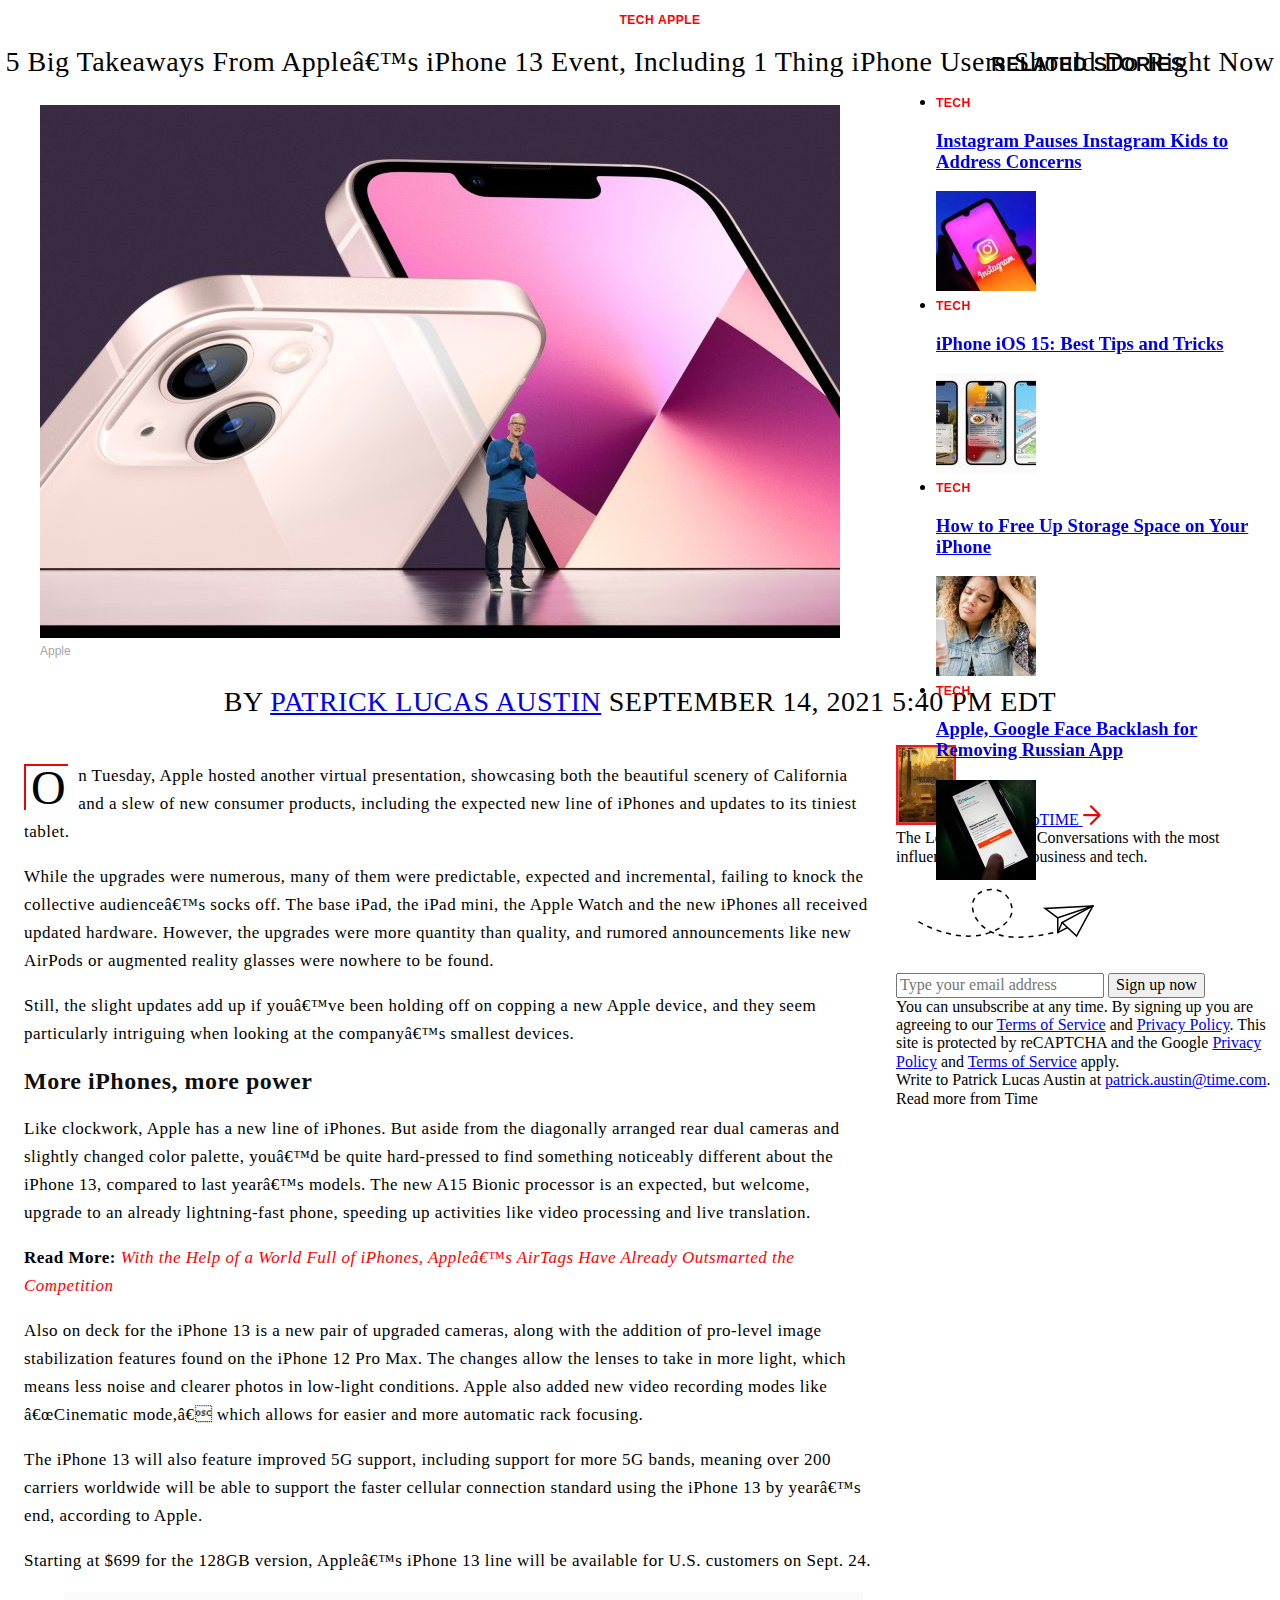
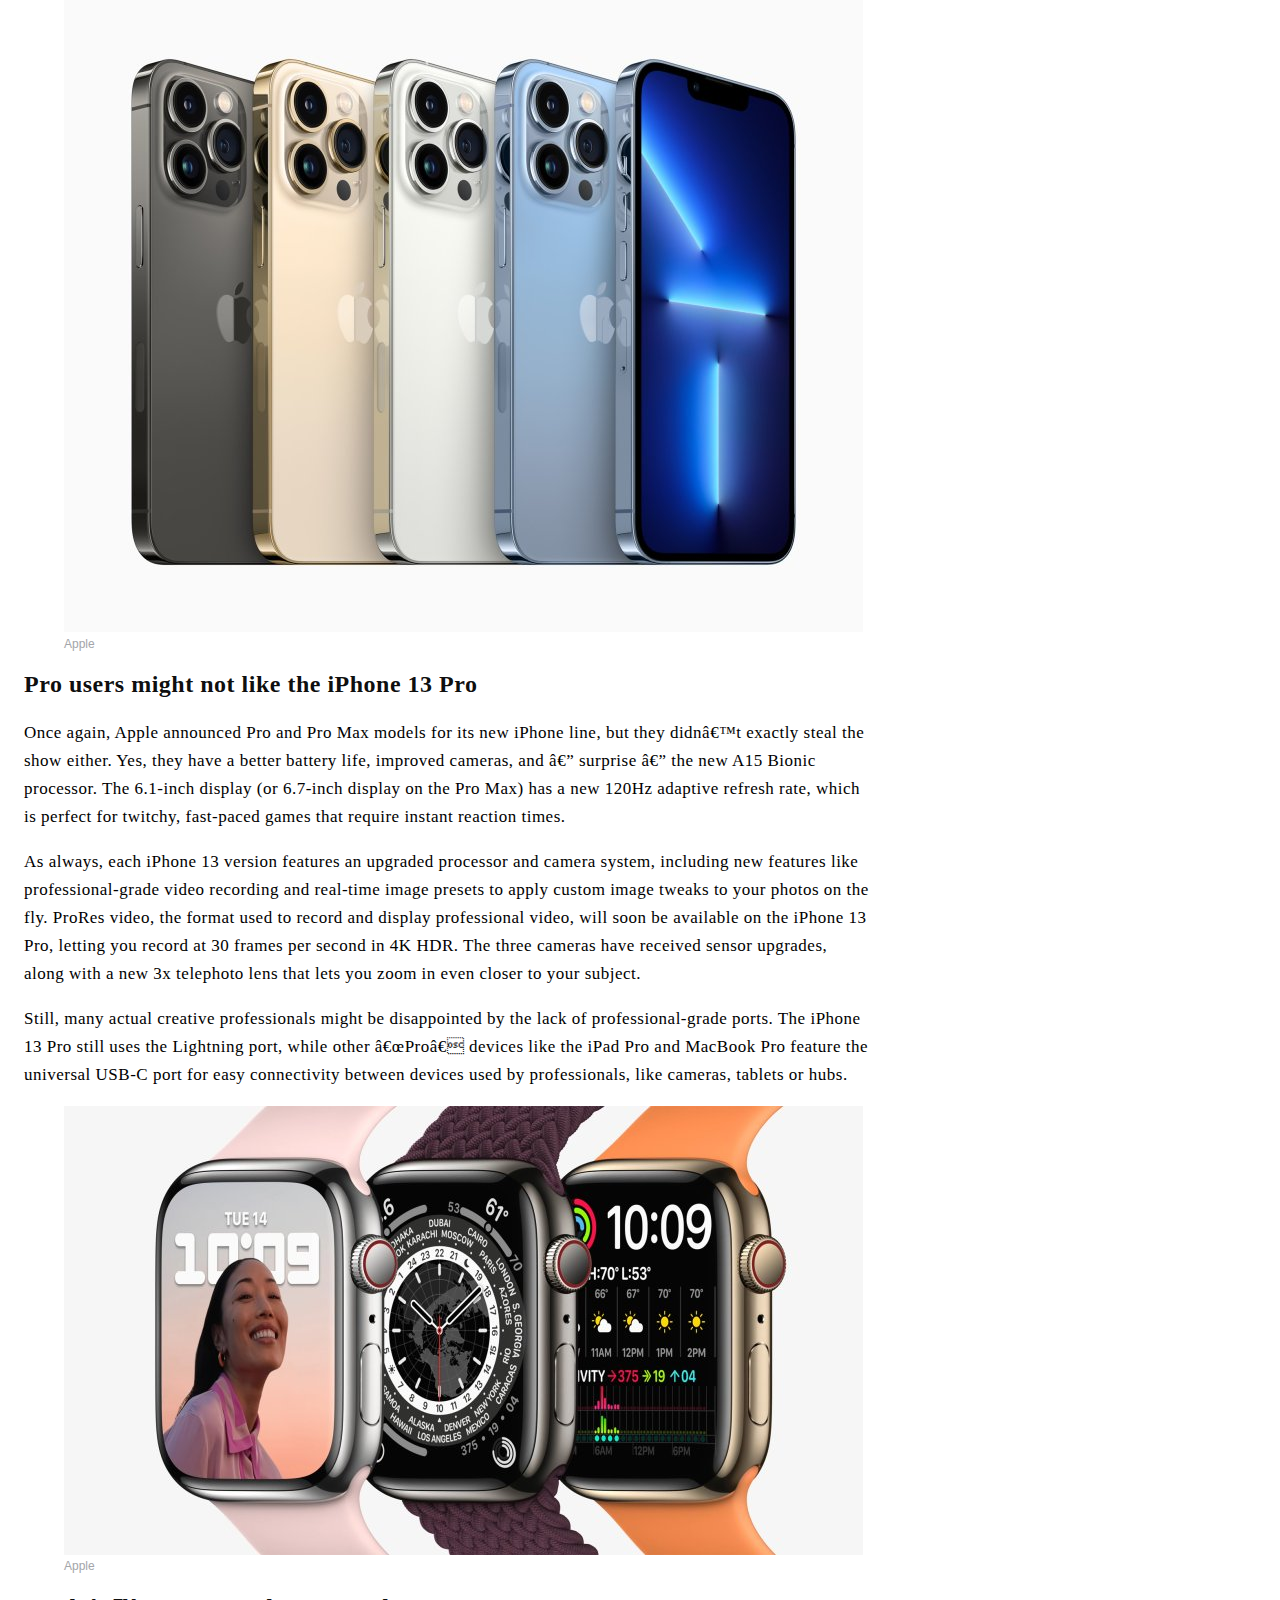
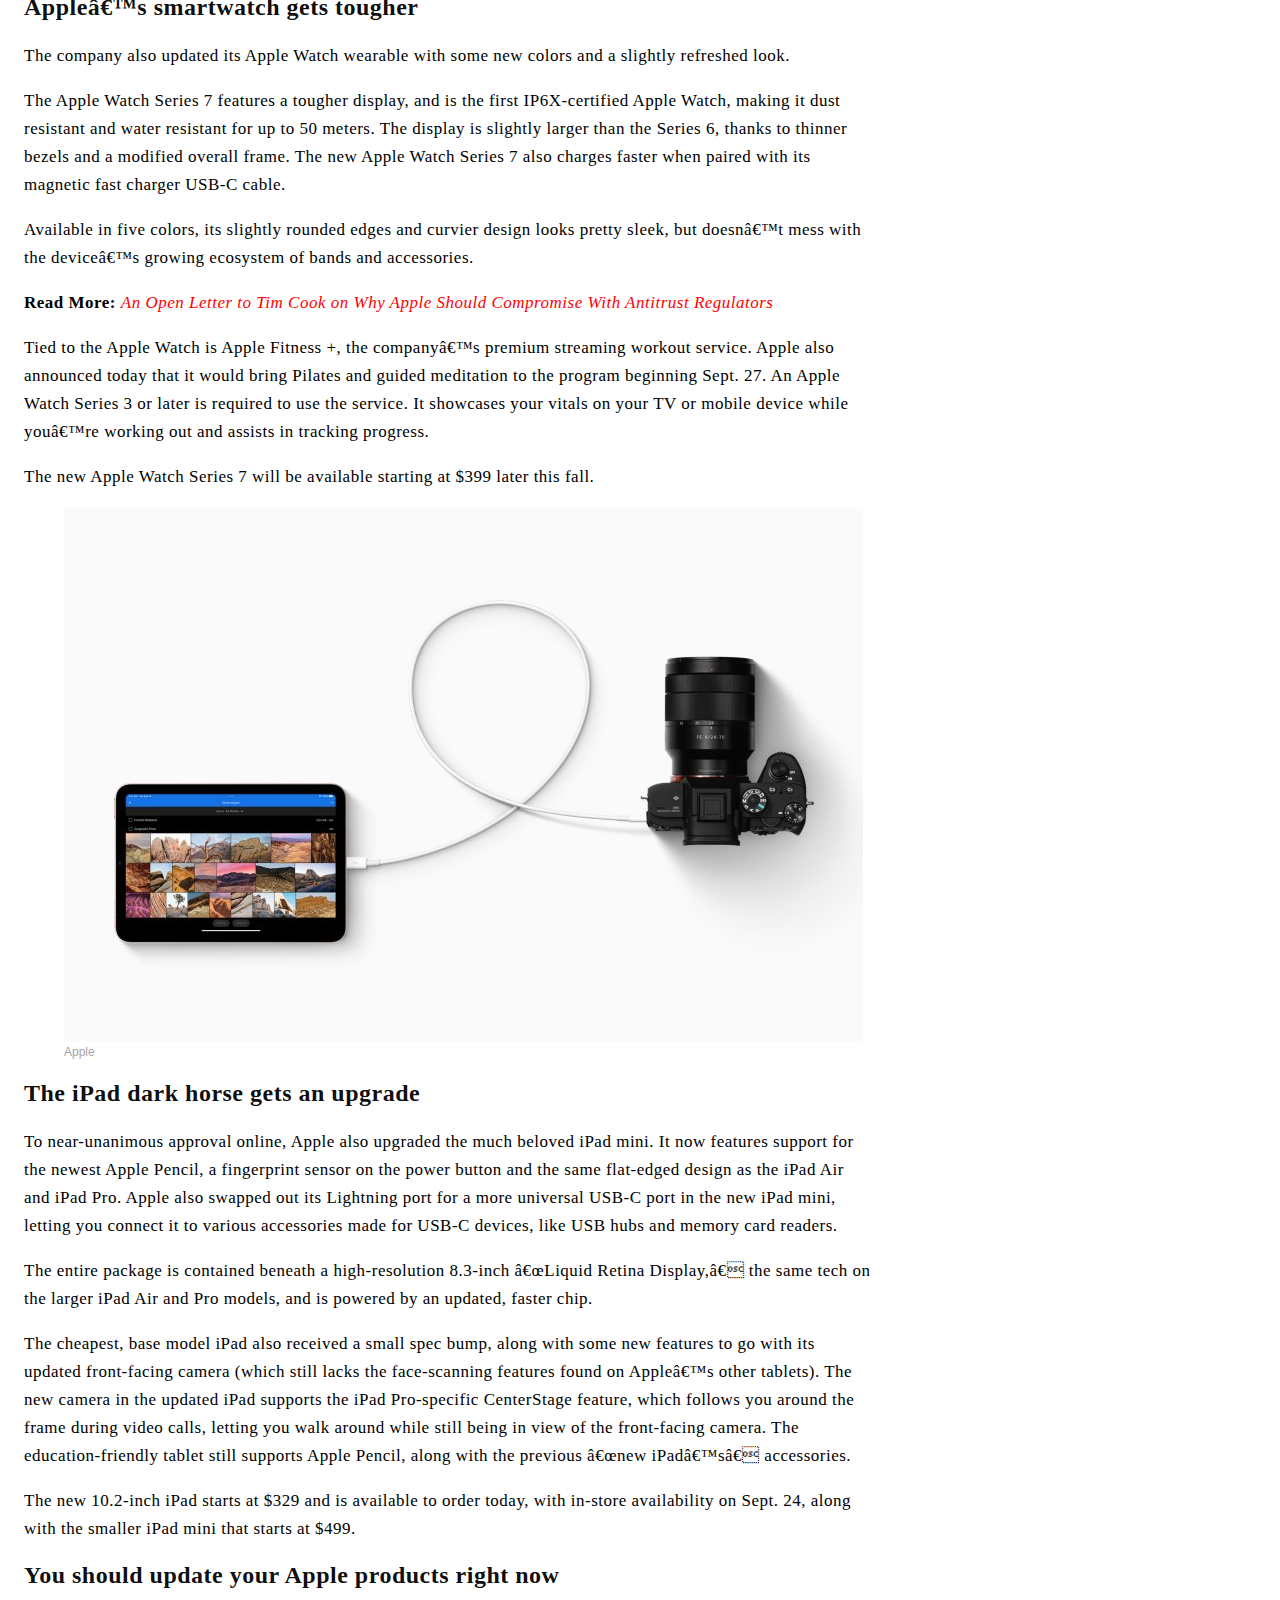
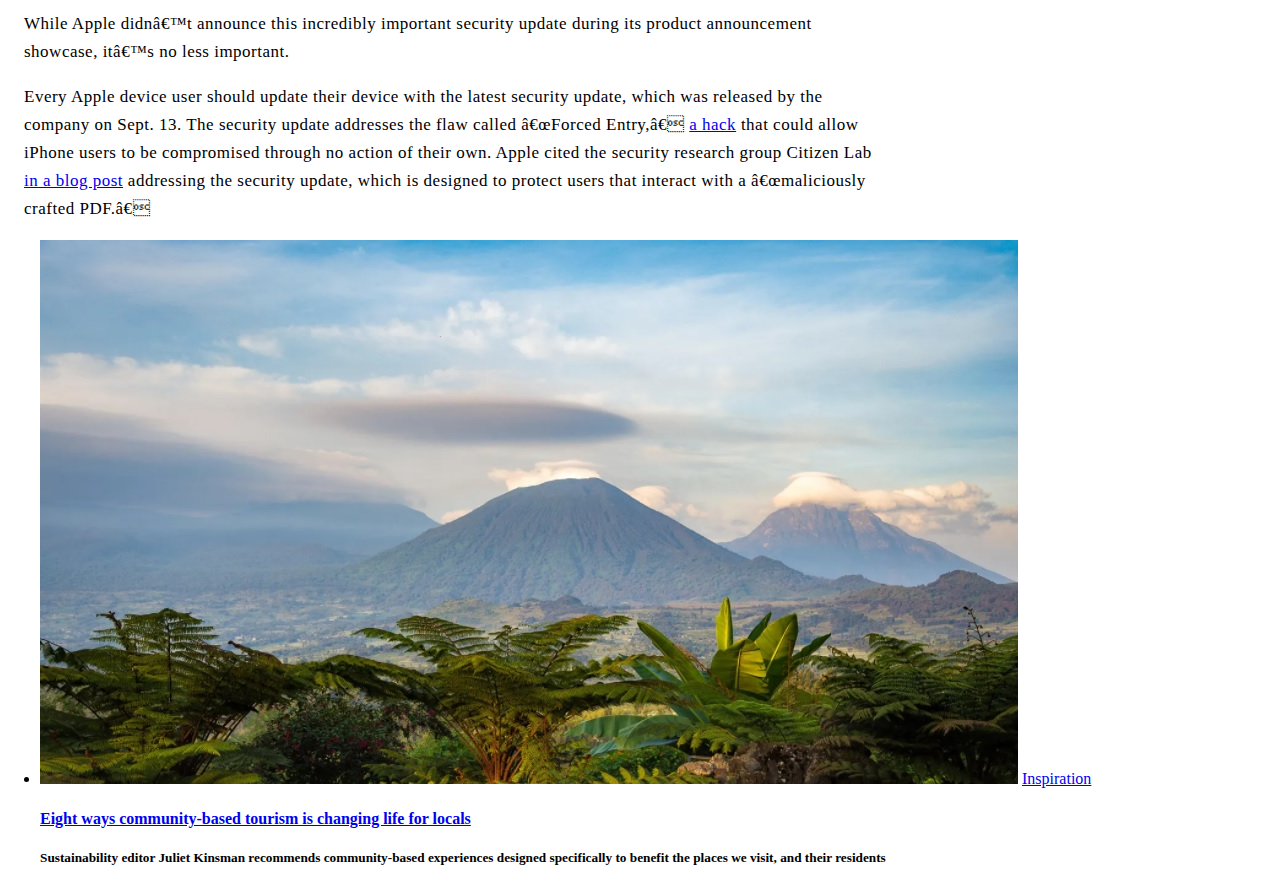
==== commit e4442f14: "Apple HTML Finished - Last Corrections" ====
--- a/apple-event.html
+++ b/apple-event.html
@@ -270,15 +270,19 @@
                     <a href="https://time.com/privacy/privacy_terms_service.html">Terms of Service</a> and 
                     <a href="https://time.com/privacy/privacy_policy.html">Privacy Policy</a>. This site is protected by reCAPTCHA and the Google <a href="https://policies.google.com/privacy">Privacy Policy</a>  and <a href="https://policies.google.com/terms">Terms of Service</a> apply.</span>
             </div>
-            <span class="w-mail">Write to Patrick Lucas Austin at <a href="mailto:patrick.austin@time.com?subject=(READER%20FEEDBACK)%205%20Big%20Takeaways%20From%20Apple%E2%80%99s%20iPhone%2013%20Event,%20Including%201%20Thing%20iPhone%20Users%20Should%20Do%20Right%20Now&body=https%3A%2F%2Ftime.com%2F6097970%2Fapple-event-iphone-13%2F">patrick.austinN@time.com</a>.</span>
+            <span class="w-mail">Write to Patrick Lucas Austin at <a href="mailto:patrick.austin@time.com?subject=(READER%20FEEDBACK)%205%20Big%20Takeaways%20From%20Apple%E2%80%99s%20iPhone%2013%20Event,%20Including%201%20Thing%20iPhone%20Users%20Should%20Do%20Right%20Now&body=https%3A%2F%2Ftime.com%2F6097970%2Fapple-event-iphone-13%2F">patrick.austin@time.com</a>.</span>
             <span class="Extra-Articles">Read more from Time</span>
             <ul>
                 <li>
-                    <img src="imagenes/first.jpg" alt="Sabyinyo Silverback Lodge">
-                    <h4>
-                        Eight ways community-based tourism is changing life for locals
-                    </h4>
-                    <h5>
+                    <a href="index.html"><img class="otherpic" src="imagenes/first.jpg" alt="Sabyinyo Silverback Lodge"></a>
+                    <span class="otherart-l"><a href="https://www.cntraveller.com/topic/inspiration">Inspiration</a> 
+                        </span>
+                    <a href="index.html">
+                        <h4 class="otherart-h">
+                            Eight ways community-based tourism is changing life for locals
+                        </h4>
+                    </a>
+                    <h5 class="otherart-s">
                         Sustainability editor Juliet Kinsman recommends community-based experiences designed specifically to benefit the places we visit, and their residents
                     </h5>
                 </li>
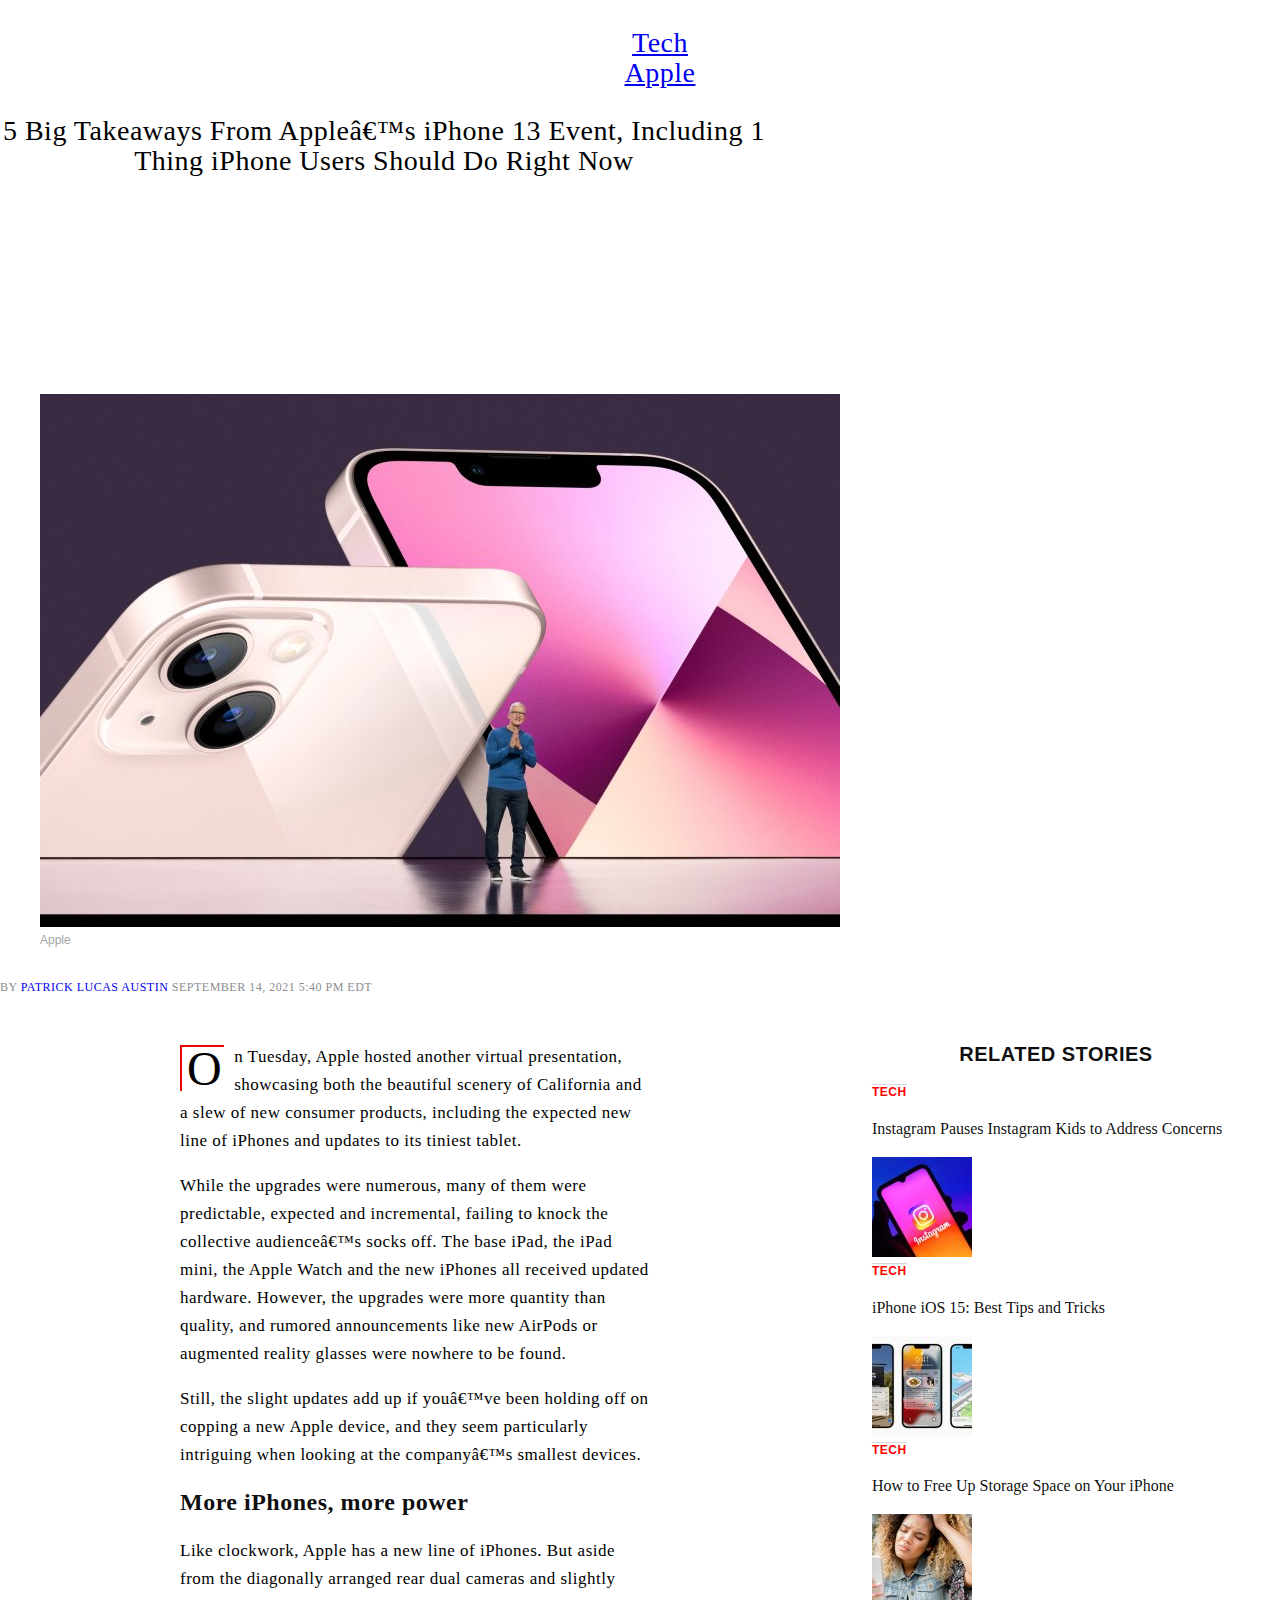
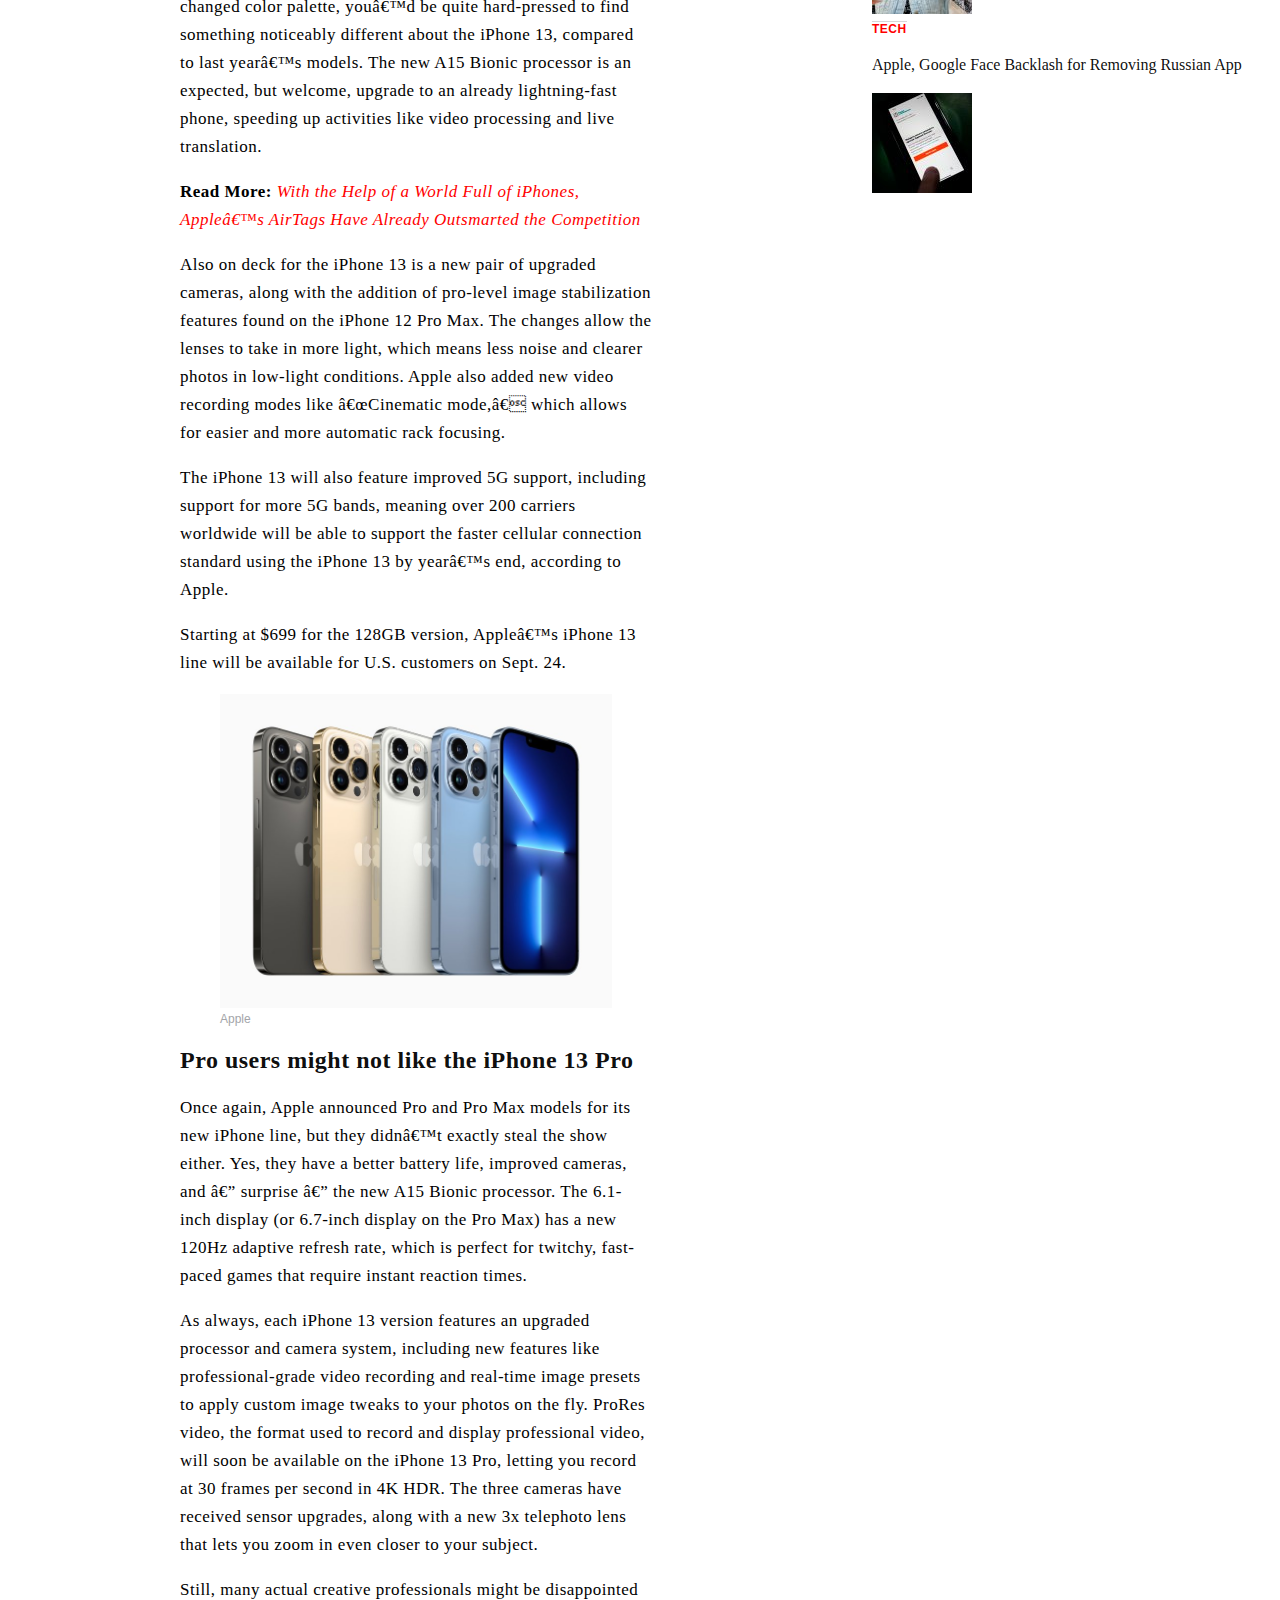
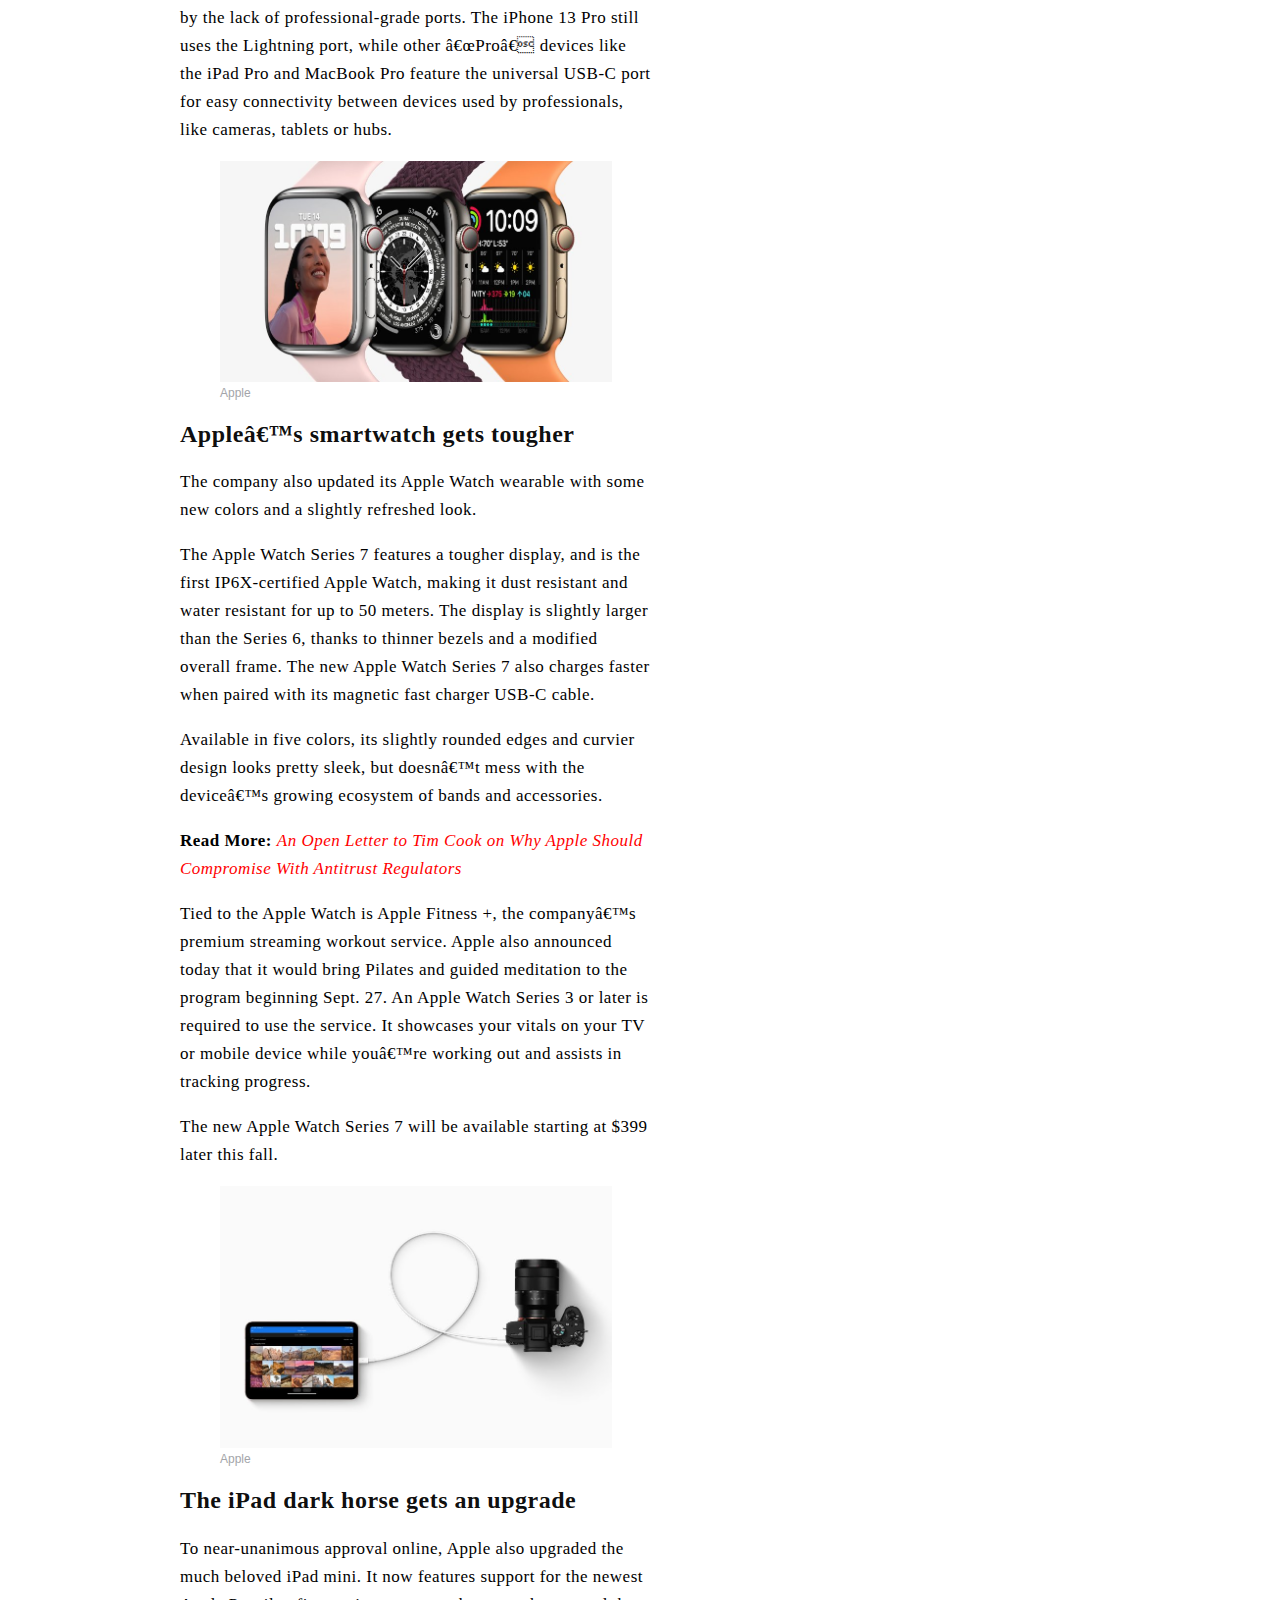
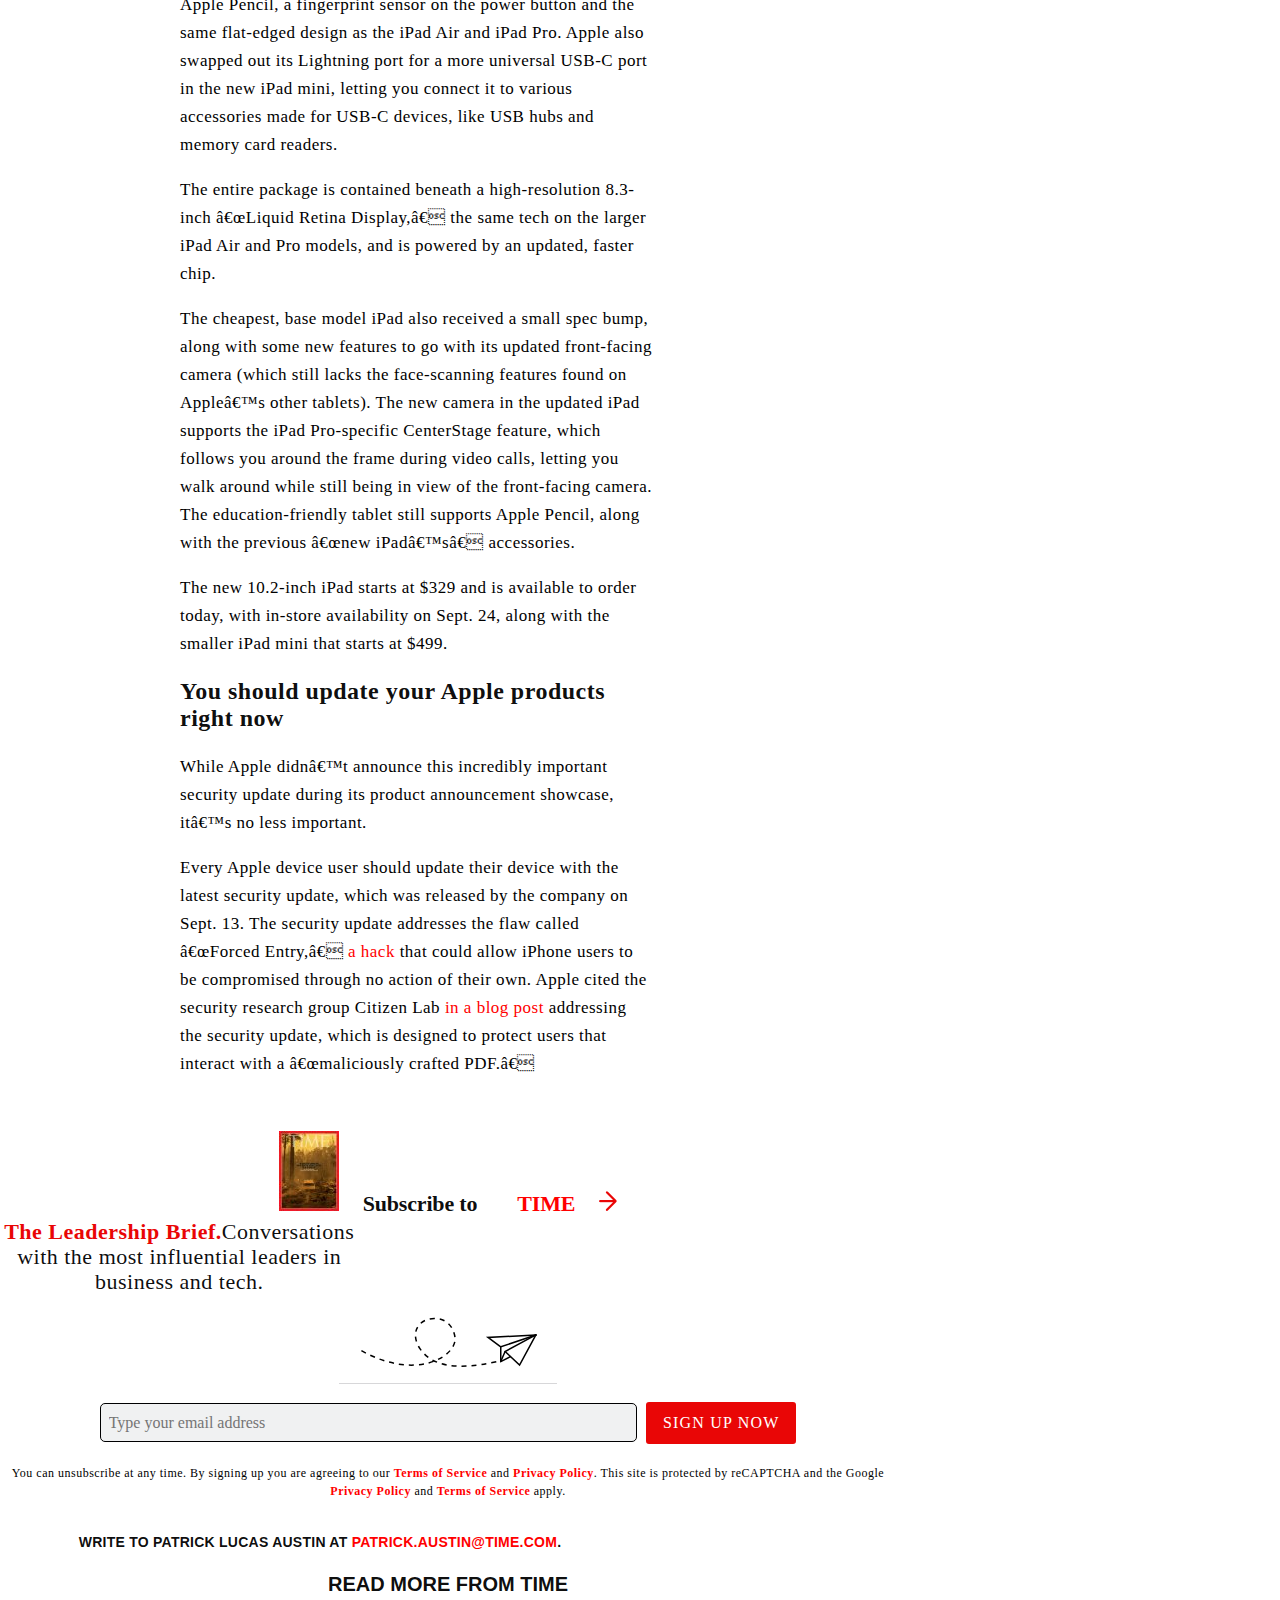
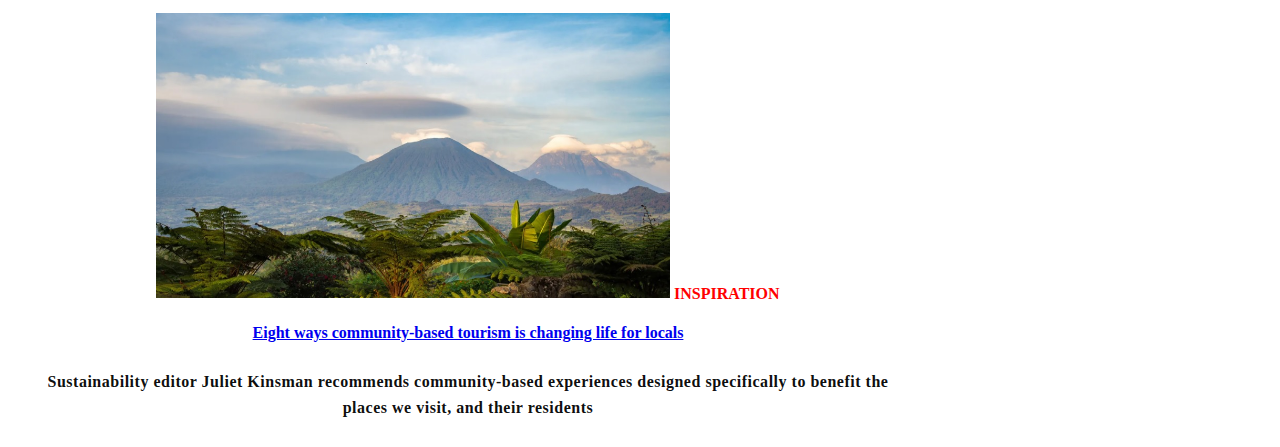
==== commit d62c3e4f: "IDs tags deleted - replaced by Class tags" ====
--- a/apple-event.html
+++ b/apple-event.html
@@ -14,16 +14,16 @@
         <header>
             <div class="title-container">
                 <nav class="tagnavcontainer">
-                    <ul id="Intro-Tags">
-                        <li id="Tech-tag"><a href="https://time.com/section/tech/">Tech</a></li>
-                        <li id="Apple-tag"><a href="https://time.com/tag/apple/">Apple</a></li>
+                    <ul class="Intro-Tags">
+                        <li class="Tech-tag"><a href="https://time.com/section/tech/">Tech</a></li>
+                        <li class="Apple-tag"><a href="https://time.com/tag/apple/">Apple</a></li>
                      </ul>
                     </nav>
                 <h1>
                     5 Big Takeaways From Apple’s iPhone 13 Event, Including 1 Thing iPhone Users Should Do Right Now
                 </h1>
             </div>
-            <figure id="First-Fig">
+            <figure class="First-Fig">
                 <img src="apple-event-images/image1.jpg" alt="Tim Cook, CEO of Apple, giving his speech at iPhone 13
                 Event">
                 <figcaption>Apple</figcaption> 
--- a/JAM-Style.css
+++ b/JAM-Style.css
@@ -25,25 +25,73 @@
     font-size: 12px;
 }
 article {
-    width: 70%;
+    width: 65%;
     float: left;
-    padding-left: 24px;
-    padding-right: 24px;
     max-width: 1024px;
     margin-left: auto;
     margin-right: auto;
     display: block;
     box-sizing: border-box;
+    padding-right: 180px;
+    padding-left: 180px;
+}
+
+article p a:link {
+    color: red;
+    text-decoration: none;
+    font-weight: 500;
+}
+article p a:hover{
+    color:red
+}
+article p a:visited{
+    color:red
+}
+
+article img {
+    max-width: 100%;
+    height: auto;
 }
 
 aside {
-    bottom: 0;
-    right: 0;
-    width: 30%;
+    width: 35%;
     float:right;
-    position: fixed;
-}
-
+}
+
+footer {
+    margin-top: 36px;
+    width: 70%;
+    float: left;
+    text-align: center;
+}
+
+ul {
+    list-style-type: none;
+}
+footer .subs1text {
+    margin: 0 20px;
+    font-family: Zilla Slab,Lora,georgia,times,serif;
+    font-size: 22px;
+    font-weight: 700;
+    line-height: 1.36;
+    letter-spacing: -.17px;
+    color: rgba(0,0,0,.95);
+}
+
+footer .subs2text {
+    margin: 0 20px;
+    font-family: Zilla Slab,Lora,georgia,times,serif;
+    font-size: 22px;
+    font-weight: 700;
+    line-height: 1.36;
+    letter-spacing: -.17px;
+    text-transform: uppercase;
+    color: red;
+}
+
+footer .subscription-button a {
+    text-decoration: none;
+}
 h1 {
     font-family: Zilla Slab,Lora,georgia,times,serif;
     font-weight: 500;
@@ -55,6 +103,8 @@
     margin-inline-start: 0px;
     margin-inline-end: 0px;
     margin: .67em 0;
+    width: 60%;
+    height: 250px;
     box-sizing: border-box;
 }
 #Intro-Tags {
@@ -64,6 +114,7 @@
     font-size: 12px;
     line-height: 16px;
     letter-spacing: .5px;
+    width: 60%;
     text-transform: uppercase;
 }
 #Intro-Tags a:link {
@@ -79,6 +130,7 @@
 }
 #Intro-Tags li {
     display: inline;
+    text-align: -webkit-match-parent
 }
 
 article p {
@@ -127,6 +179,7 @@
     line-height: 16px;
     letter-spacing: .5px;
     text-transform: uppercase;
+    border-top: 1px solid #d7d7d9;
 }
 .RS-Tags a:link {
     color: red;
@@ -139,7 +192,6 @@
 .RS-Tags a:visited{
     color:red
 }
-
 .RS-H {
     text-align: center;
     text-transform: uppercase;
@@ -156,7 +208,9 @@
     margin-inline-start: 0px;
     margin-inline-end: 0px;
 }
-
+article img {
+    width: 800px;
+}
 .First-Character {
     font-family: Zilla Slab,Lora,georgia,times,serif;
     font-size: 48px;
@@ -168,4 +222,266 @@
     border-left: 2px solid #e90606;
     box-sizing: border-box;
 }
-
+.Author-Date {
+    text-align: left;
+    color: #8b8d91;
+    text-transform: uppercase;
+    line-height: 1.85;
+    letter-spacing: .5px;
+    font-family: Zilla Slab,Lora,georgia,times,serif;
+    font-size: 12px;
+    display: block;
+    padding: 0;
+}
+.topic-h {
+    font-family: Roboto Condensed,Arial Narrow,arial,sans-serif;
+    font-size: 12px;
+    line-height: 16px;
+    letter-spacing: .5px;
+    text-transform: uppercase;
+    color: rgba(0,0,0,.95);
+}
+.topic-list {
+    list-style: none;
+    list-style-type: disc;
+    font-family: Roboto Condensed,Arial Narrow,arial,sans-serif;
+    font-size: 12px;
+    line-height: 16px;
+    letter-spacing: .5px;
+    text-transform: uppercase;
+    color: rgba(0,0,0,.95);
+}
+.topic-list a:link {
+    color: red;
+    text-decoration: none;
+    font-weight: 700;
+}
+.topic-list a:hover{
+    color:red
+}
+.topic-list a:visited{
+    color:red
+}
+.topic-list li {
+    display: inline;
+}
+
+.title-container {
+    text-align: center;
+    width: 100%;
+}
+.Author-Date a:link {
+    text-transform: uppercase;
+    text-decoration: none;
+    color: reds;
+}
+footer .RedCaption {
+    color: #e90606;
+    font-size: 22px!important;
+    font-weight: 700;
+    box-sizing: border-box;
+    font-family: Zilla Slab,Lora,georgia,times,serif;
+    letter-spacing: .5px;
+    width: 30%;
+}
+
+footer .LB {
+    display: inline;
+    border-top: 1px solid #d7d7d9;
+}
+
+footer .LB-Span {
+    width: 40%;
+}
+
+footer .BlackCaption {
+    color: rgba(0,0,0,.95);
+    font-size: 22px!important;
+    font-weight: 500;
+    box-sizing: border-box;
+    font-family: Zilla Slab,Lora,georgia,times,serif;
+    letter-spacing: .5px;
+    width: 30%;
+}
+
+.email-input {
+    color: #8b8d91;
+    font-size: 16px;
+    width: 60%;
+    border-radius: 5px;
+    border: 1px solid #000001;
+    background-color: #f0f1f2;
+    padding: 8px;
+    height: 39px;
+    line-height: normal;
+    font: inherit;
+    margin: 0;
+    box-sizing: border-box;
+}
+
+.Newsletter-button {
+    margin: 0 0 0 5px;
+    width: 150px;
+    background: #e90606;
+    color: #fff;
+    border: 2px solid #e90606;
+    border-radius: 3px;
+    font-size: 12px;
+    font-weight: 700;
+    line-height: 16px;
+    padding: 10px 12px;
+    transition: all .1s ease-in-out;
+    letter-spacing: 1.21px;
+    text-transform: uppercase;
+    font: inherit;
+    box-sizing: border-box;    
+    -webkit-writing-mode: horizontal-tb !important;
+    text-rendering: auto;
+    word-spacing: normal;
+    text-indent: 0px;
+    text-shadow: none;
+    display: inline-block;
+    text-align: center;
+    align-items: flex-start;
+    cursor: default;
+}
+
+.ToS {
+    font-size: 12px;
+    margin: 20px auto 0;
+    width: calc(100% - 20px);
+    line-height: 1.5;
+    box-sizing: border-box;
+    display: block;
+    letter-spacing: .5px;
+}
+
+.ToS a:link {
+    color: red;
+    text-decoration: none;
+    font-weight: 700;
+}
+.ToS a:hover{
+    color:red
+}
+.ToS a:visited{
+    color:red
+}
+.w-mail {
+    font-family: Roboto Condensed,Arial Narrow,arial,sans-serif;
+    font-weight: 700;
+    font-size: 14px;
+    letter-spacing: .25px;
+    text-align: center;
+    text-transform: uppercase;
+    margin-bottom: 10px;
+    margin-left: auto;
+    margin-right: auto;
+    max-width: 640px;
+    width: 100%;
+    color: rgba(0,0,0,.95);
+    display: block;
+    margin-block-start: 1em;
+    margin-block-end: 1em;
+    margin-inline-start: 0px;
+    margin-inline-end: 0px;
+    box-sizing: border-box;
+    line-height: 28px;
+    margin-top: 28px;
+}
+.w-mail a:link {
+    color: red;
+    text-decoration: none;
+    font-weight: 700;
+}
+.w-mail a:hover{
+    color:red
+}
+.w-mail a:visited{
+    color:red
+}
+.Extra-Articles {
+    font-size: 20px;
+    width: auto!important;
+    text-transform: uppercase;
+    margin-bottom: 24px;
+    text-align: center;
+    font-family: Roboto Condensed,Arial Narrow,arial,sans-serif;
+    font-weight: 700;
+    color: rgba(0,0,0,.95);
+    flex-basis: 100%;
+    display: block;
+    margin-block-start: 0.83em;
+    margin-block-end: 0.83em;
+    margin-inline-start: 0px;
+    margin-inline-end: 0px;
+    box-sizing: border-box;
+}
+
+.otherpic {
+    width: 60%;
+    height: auto;
+}
+
+.otherpic a:link{
+    text-decoration: none;
+
+}
+.otherart-l a:link {
+    color: red;
+    text-decoration: none;
+    font-weight: 700;
+    font-family: Zilla Slab,Lora,georgia,times,serif;
+    text-transform: uppercase;
+}
+.otherart-l a:hover{
+    color:red
+}
+.otherart-l a:visited{
+    color:red
+}
+
+.otherart-h a:link{
+    font-weight: 400;
+    margin-bottom: 4px;
+    text-decoration: none;
+    font-family: Zilla Slab,Lora,georgia,times,serif;
+    line-height: 1.38;
+    font-size: 24px;
+    letter-spacing: .5px;
+    box-sizing: border-box;
+}
+.otherart-s {
+    display: block;
+    box-sizing: border-box;
+    letter-spacing: .51px;
+    line-height: 1.6;
+    font-family: "PT Serif",georgia,times,serif;
+    font-size: 16px;
+    color: rgba(0,0,0,.95);
+    -webkit-text-size-adjust: 100%;
+}
+
+aside .RS-Header {
+    box-sizing: border-box;
+    font-weight: 400;
+    font-family: Zilla Slab,Lora,georgia,times,serif;
+    font-size: 16px;
+    line-height: 24px;
+    letter-spacing: 0;
+    color: rgba(0,0,0,.95);
+    text-decoration: none;
+}
+aside a {
+    text-decoration: none;
+}
+
+.subt {
+    box-sizing: border-box;
+    font-weight: 400;
+    font-family: Zilla Slab,Lora,georgia,times,serif;
+    font-size: 20px;
+    line-height: 24px;
+    letter-spacing: 0;
+    color: rgba(0,0,0,.95);
+}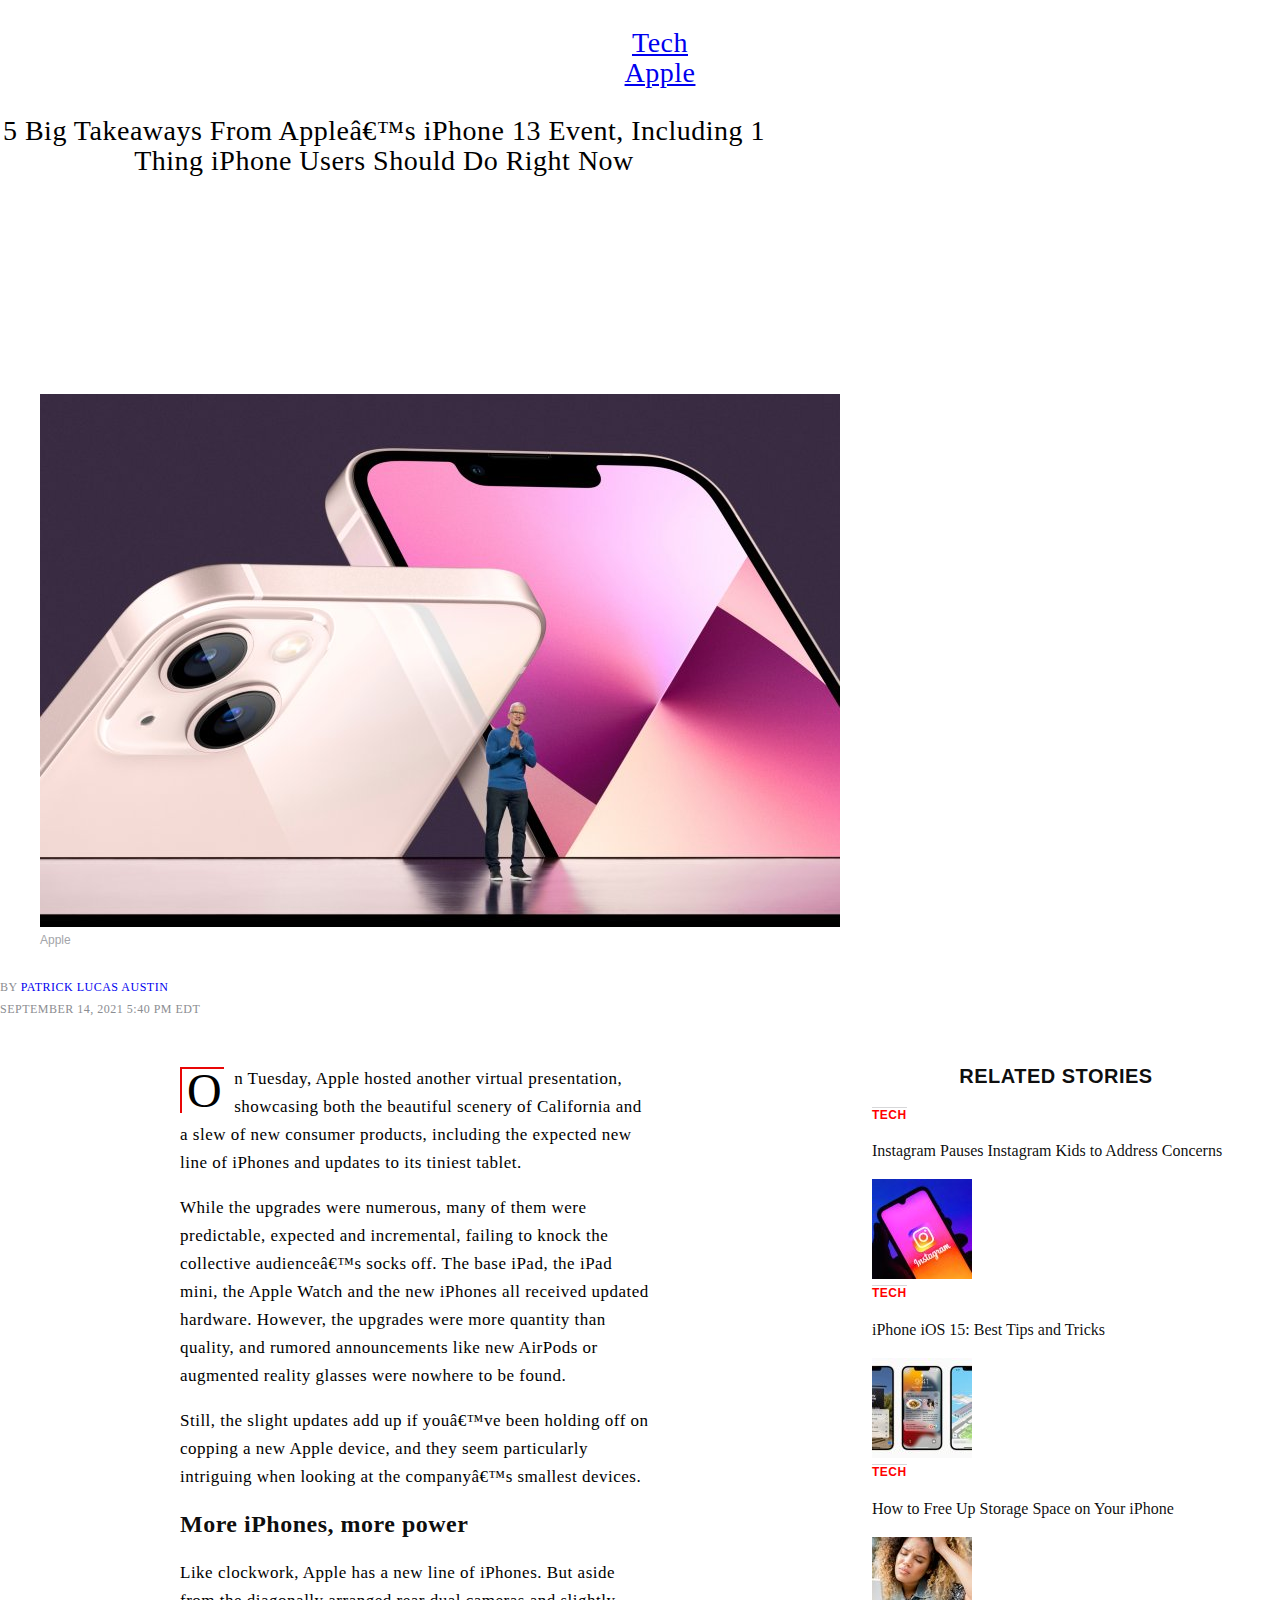
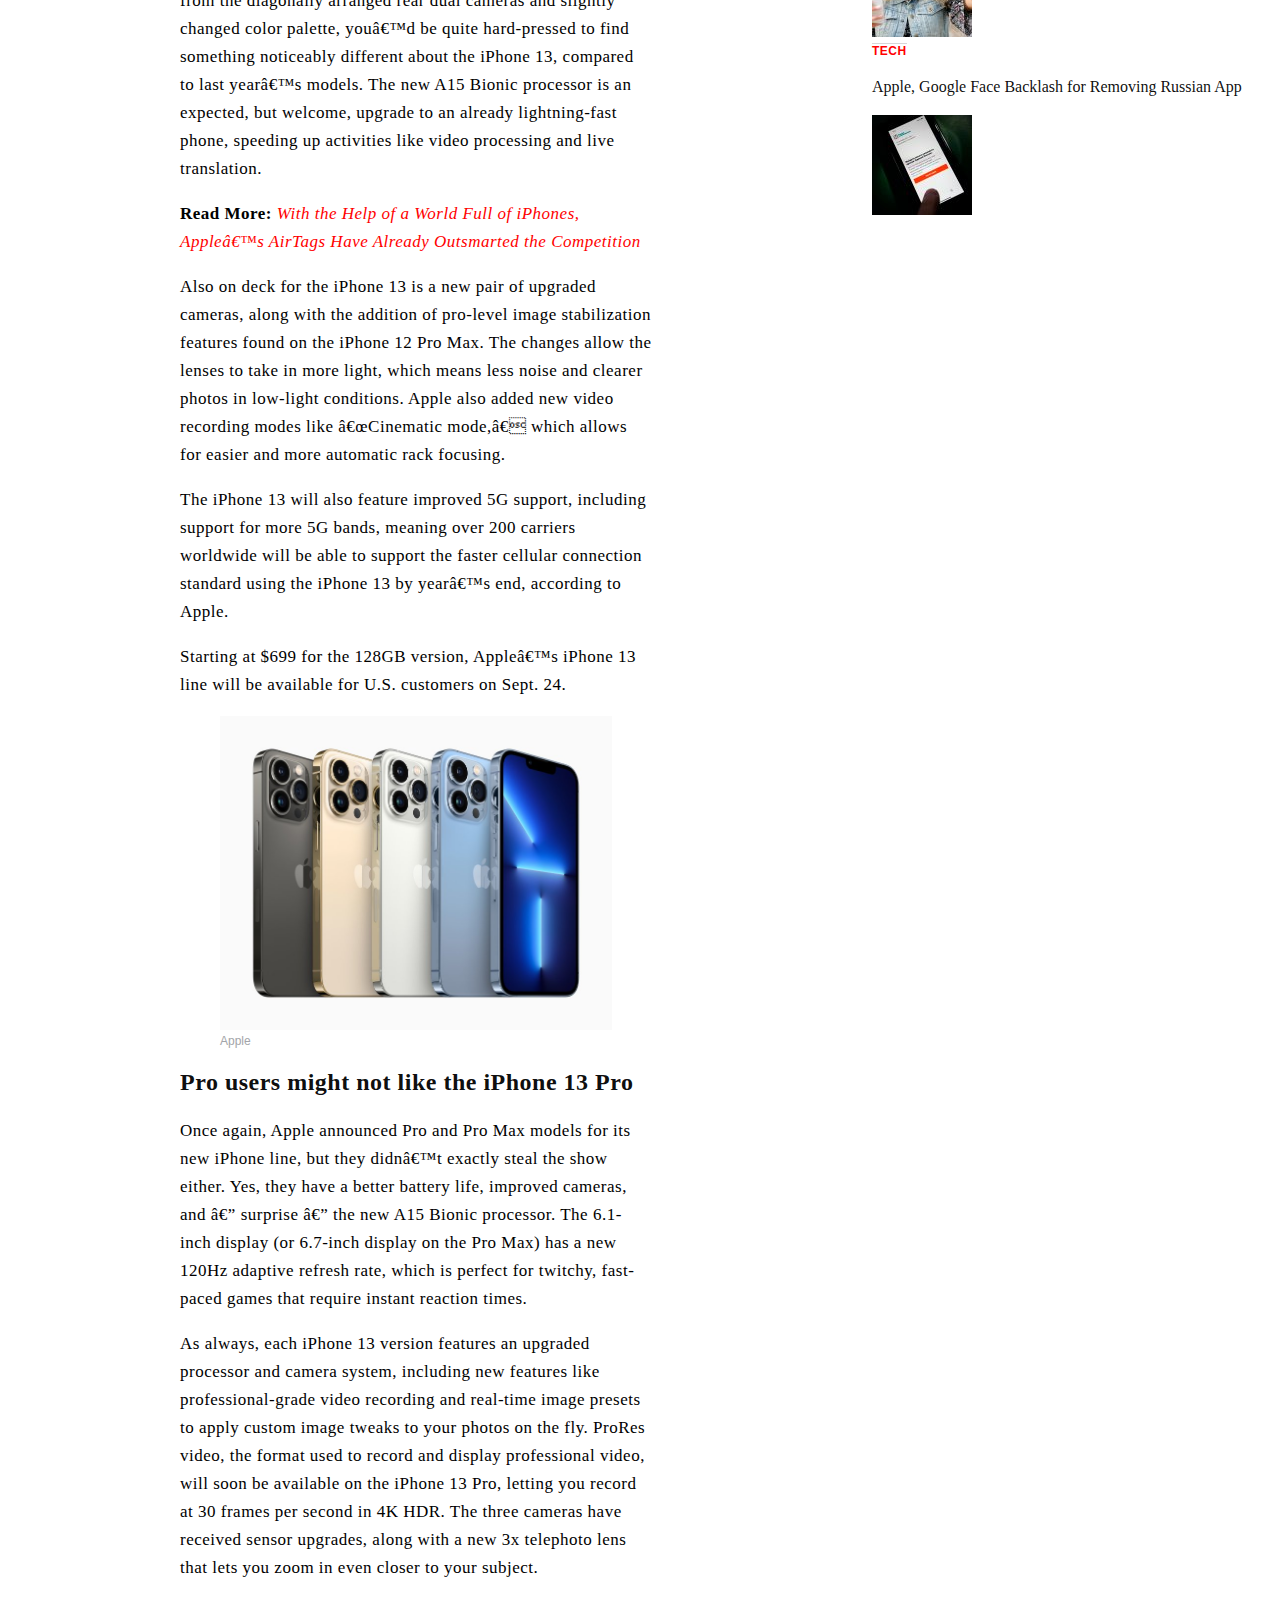
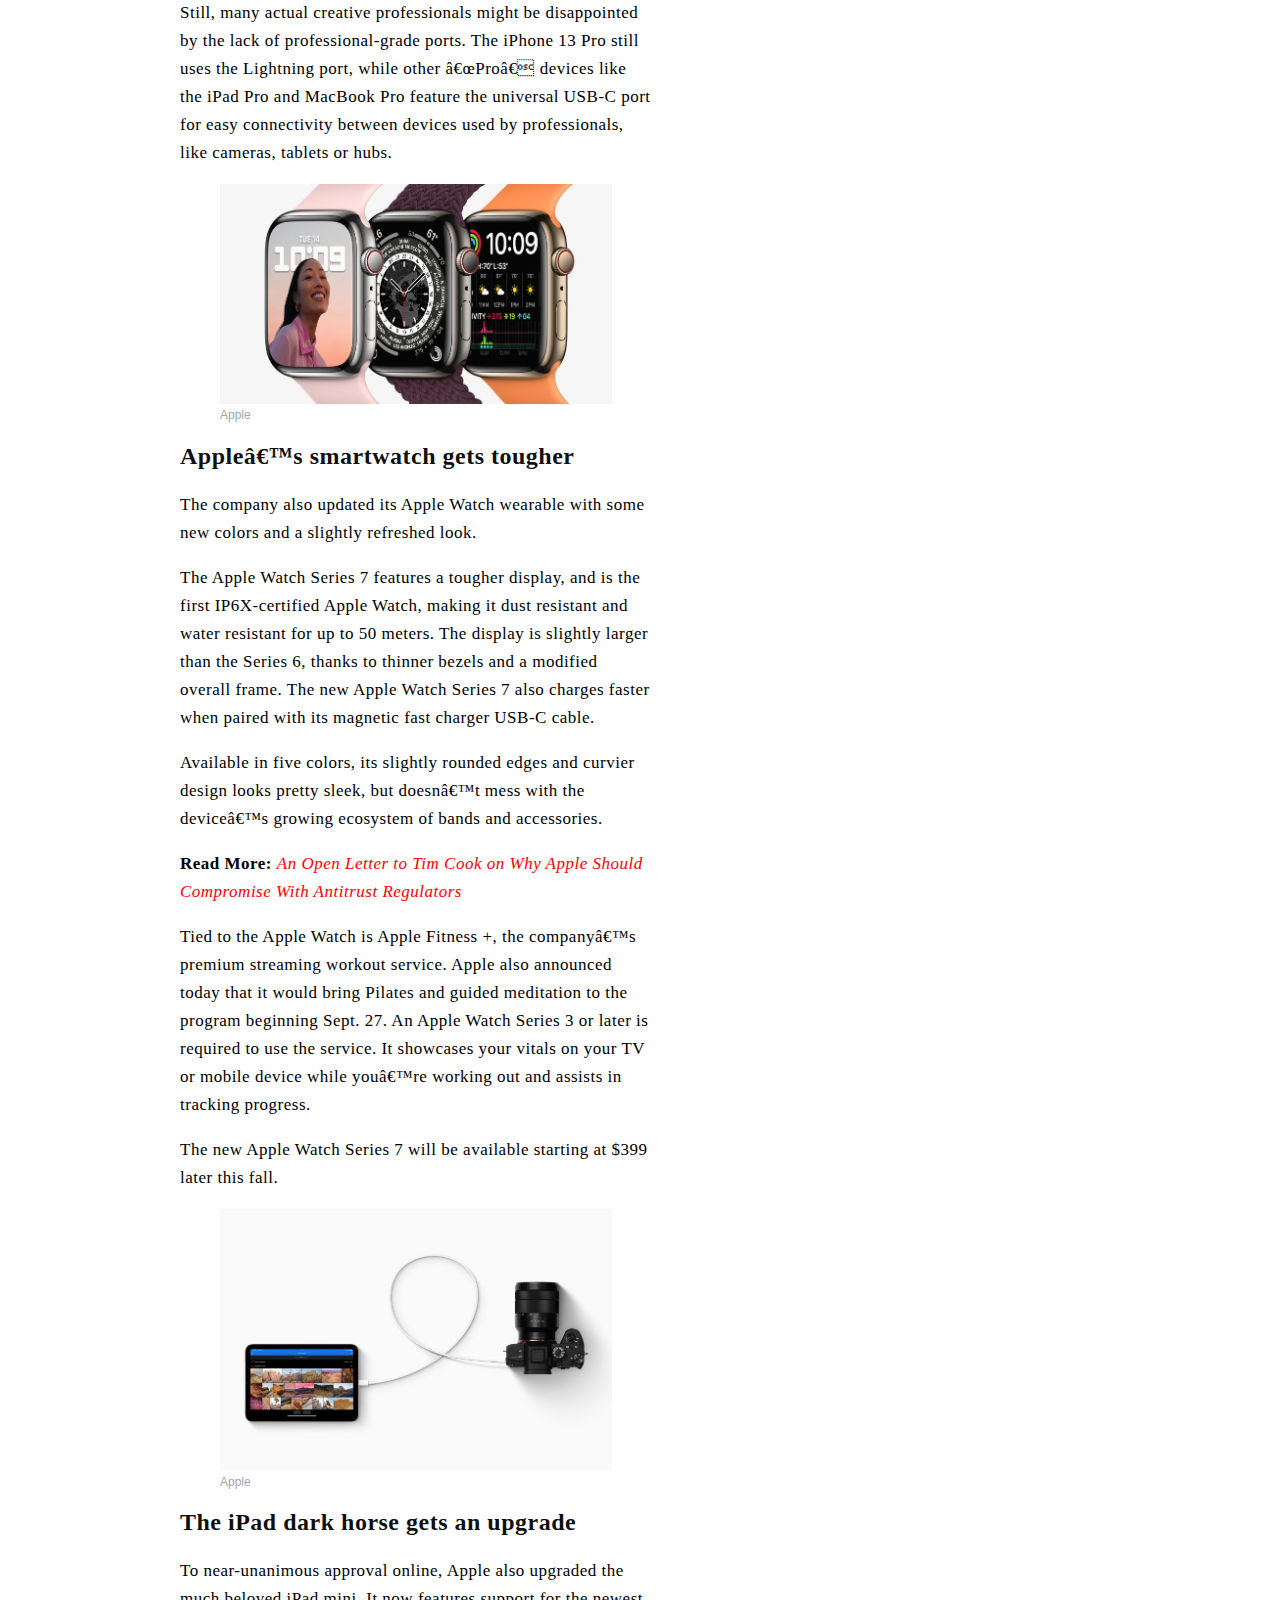
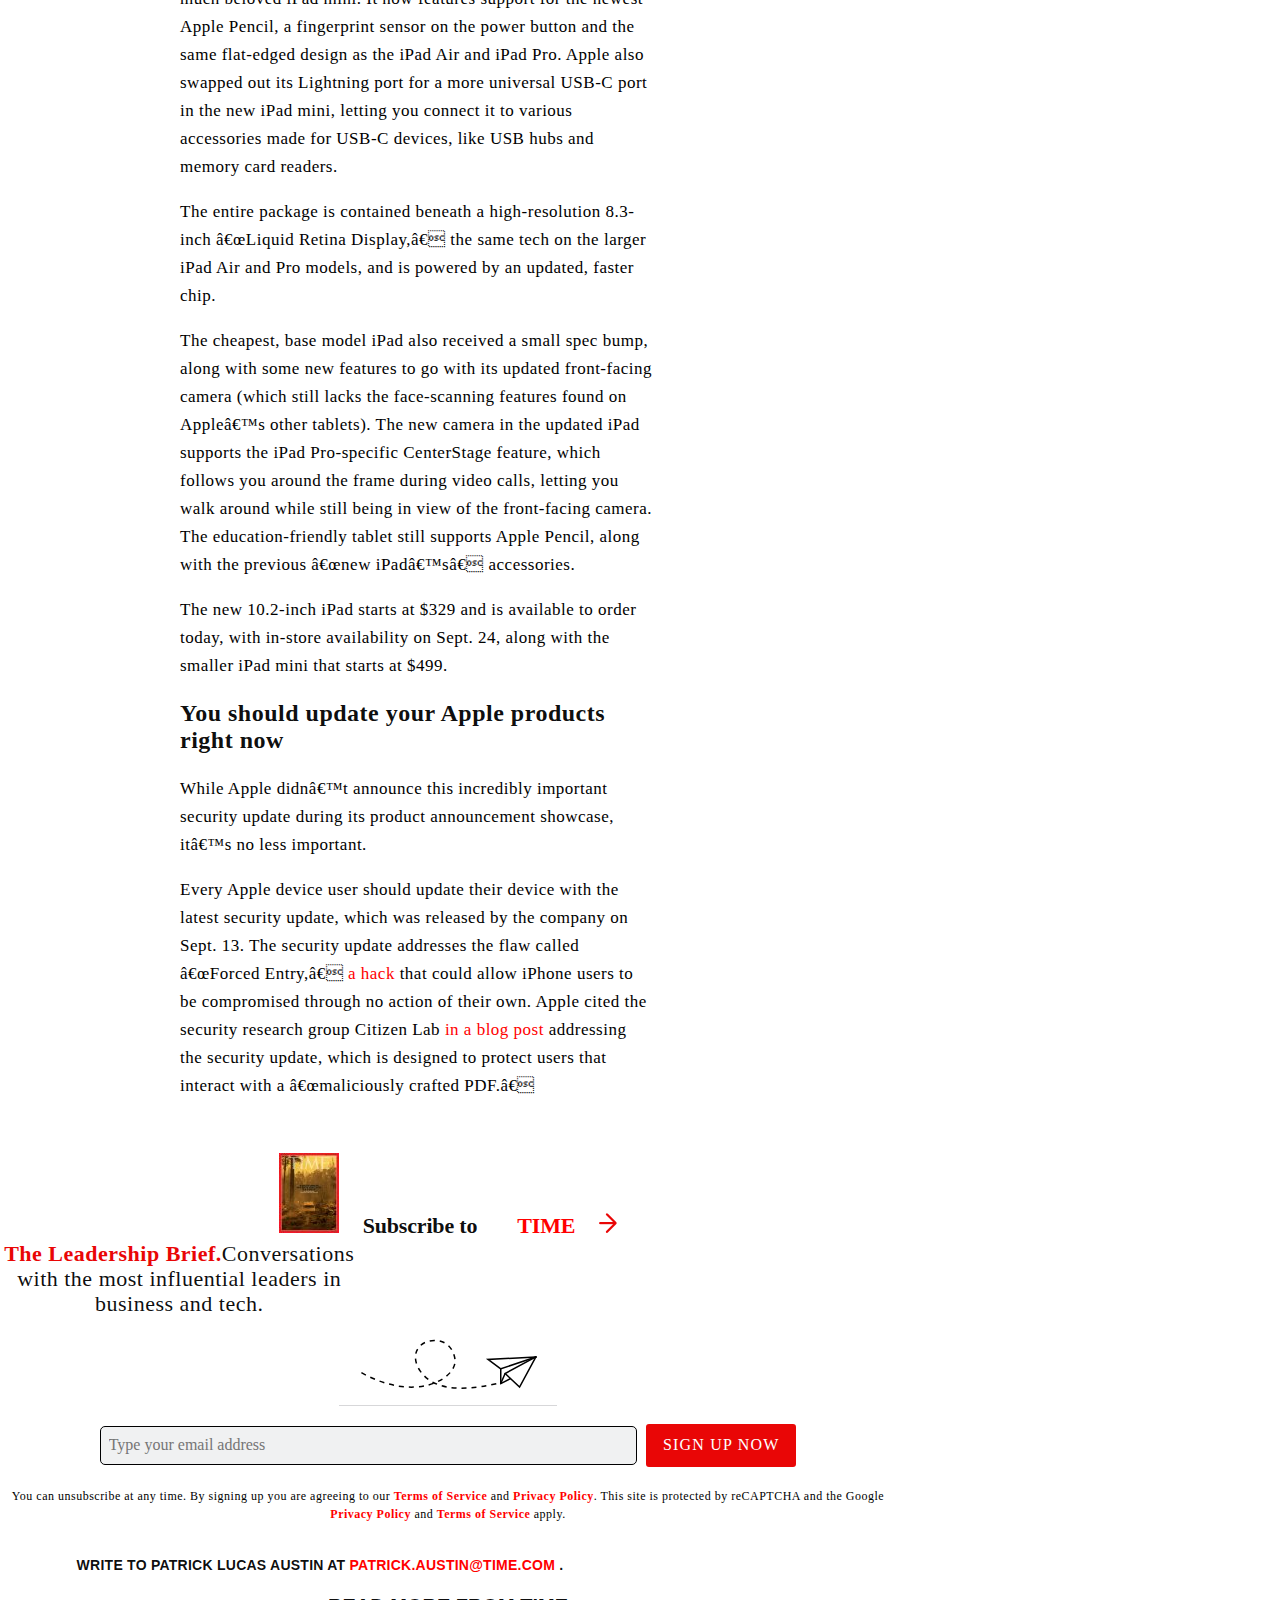
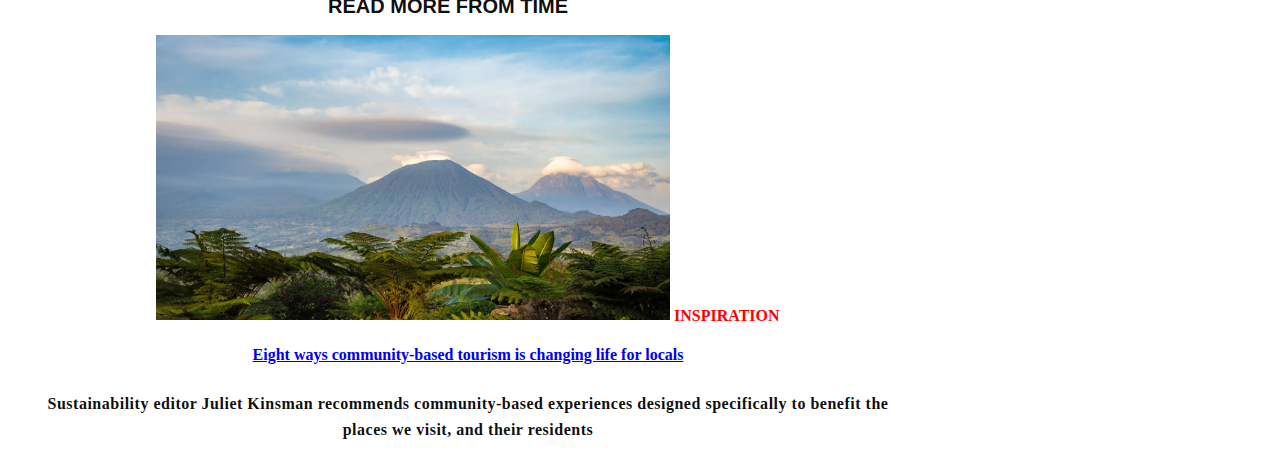
==== commit 15d55b66: "Lang tag added" ====
--- a/apple-event.html
+++ b/apple-event.html
@@ -1,5 +1,5 @@
 <!DOCTYPE html>
-<html>
+<html lang="en">
     <head>
         <meta charset="UTF=8">
         <meta http-equiv="X-UA-Compatible" content="IE Edge">
@@ -31,8 +31,10 @@
             <p>
                 <span class="Author-Date">
                     BY <a href="https://time.com/author/patrick-lucas-austin/">PATRICK LUCAS AUSTIN</a> 
+                </span>
+                <time class="Author-Date">
                     SEPTEMBER 14, 2021 5:40 PM EDT
-                </span>
+                </time>
             </p>
         </header>
         <article>
@@ -242,7 +244,8 @@
                         <h3 class="RS-Header">
                             Apple, Google Face Backlash for Removing Russian App
                         </h3>
-                        <img src="apple-event-images/RS4.jpg" alt="Apple, Google Face Backlash for Removing Russian App">
+                        <img src="apple-event-images/RS4.jpg" 
+                        alt="Apple, Google Face Backlash for Removing Russian App">
                     </a>
                 </li>
             </ul>
@@ -257,25 +260,33 @@
             </div>
             <div class="LB">
                 <div class="LB-Span">
-                    <span class="RedCaption">The Leadership Brief.</span><span class="BlackCaption">Conversations with the most influential leaders in business and tech.</span>
+                    <span class="RedCaption">The Leadership Brief.</span><span class="BlackCaption">Conversations with 
+                        the most influential leaders in business and tech.</span>
                 </div>
                 <img src="apple-event-images/F3.svg" alt="Paper airplane flying">
             </div>
             <div class="mail-button">
-                <input type="text" name="email" placeholder="Type your email address" id="email" class="email-input" required pattern="[^@\s]+@[^@\s]+\.[^@\s]+">
+                <input type="text" name="email" placeholder="Type your email address" id="email" class="email-input" 
+                required pattern="[^@\s]+@[^@\s]+\.[^@\s]+">
                 <button type="button" class="Newsletter-button">Sign up now</button>
             </div>
             <div>
                 <span class="ToS">You can unsubscribe at any time. By signing up you are agreeing to our 
                     <a href="https://time.com/privacy/privacy_terms_service.html">Terms of Service</a> and 
-                    <a href="https://time.com/privacy/privacy_policy.html">Privacy Policy</a>. This site is protected by reCAPTCHA and the Google <a href="https://policies.google.com/privacy">Privacy Policy</a>  and <a href="https://policies.google.com/terms">Terms of Service</a> apply.</span>
-            </div>
-            <span class="w-mail">Write to Patrick Lucas Austin at <a href="mailto:patrick.austin@time.com?subject=(READER%20FEEDBACK)%205%20Big%20Takeaways%20From%20Apple%E2%80%99s%20iPhone%2013%20Event,%20Including%201%20Thing%20iPhone%20Users%20Should%20Do%20Right%20Now&body=https%3A%2F%2Ftime.com%2F6097970%2Fapple-event-iphone-13%2F">patrick.austin@time.com</a>.</span>
+                    <a href="https://time.com/privacy/privacy_policy.html">Privacy Policy</a>. This site is protected 
+                    by reCAPTCHA and the Google <a href="https://policies.google.com/privacy">Privacy Policy</a>  and 
+                    <a href="https://policies.google.com/terms">Terms of Service</a> apply.</span>
+            </div>
+            <span class="w-mail">Write to Patrick Lucas Austin at <a href="mailto:patrick.austin@time.com?subject=(READER%20FEEDBACK)%205%20Big%20Takeaways%20From%20Apple%E2%80%99s%20iPhone%2013%20Event,%20Including%201%20Thing%20iPhone%20Users%20Should%20Do%20Right%20Now&body=https%3A%2F%2Ftime.com%2F6097970%2Fapple-event-iphone-13%2F">
+                patrick.austin@time.com
+            </a>.</span>
             <span class="Extra-Articles">Read more from Time</span>
             <ul>
                 <li>
-                    <a href="index.html"><img class="otherpic" src="imagenes/first.jpg" alt="Sabyinyo Silverback Lodge"></a>
-                    <span class="otherart-l"><a href="https://www.cntraveller.com/topic/inspiration">Inspiration</a> 
+                    <a href="index.html"><img class="otherpic" src="imagenes/first.jpg" 
+                        alt="Sabyinyo Silverback Lodge"></a>
+                    <span class="otherart-l"><a href="https://www.cntraveller.com/topic/inspiration">
+                        Inspiration</a> 
                         </span>
                     <a href="index.html">
                         <h4 class="otherart-h">
@@ -283,7 +294,8 @@
                         </h4>
                     </a>
                     <h5 class="otherart-s">
-                        Sustainability editor Juliet Kinsman recommends community-based experiences designed specifically to benefit the places we visit, and their residents
+                        Sustainability editor Juliet Kinsman recommends community-based experiences designed 
+                        specifically to benefit the places we visit, and their residents
                     </h5>
                 </li>
             </ul>
